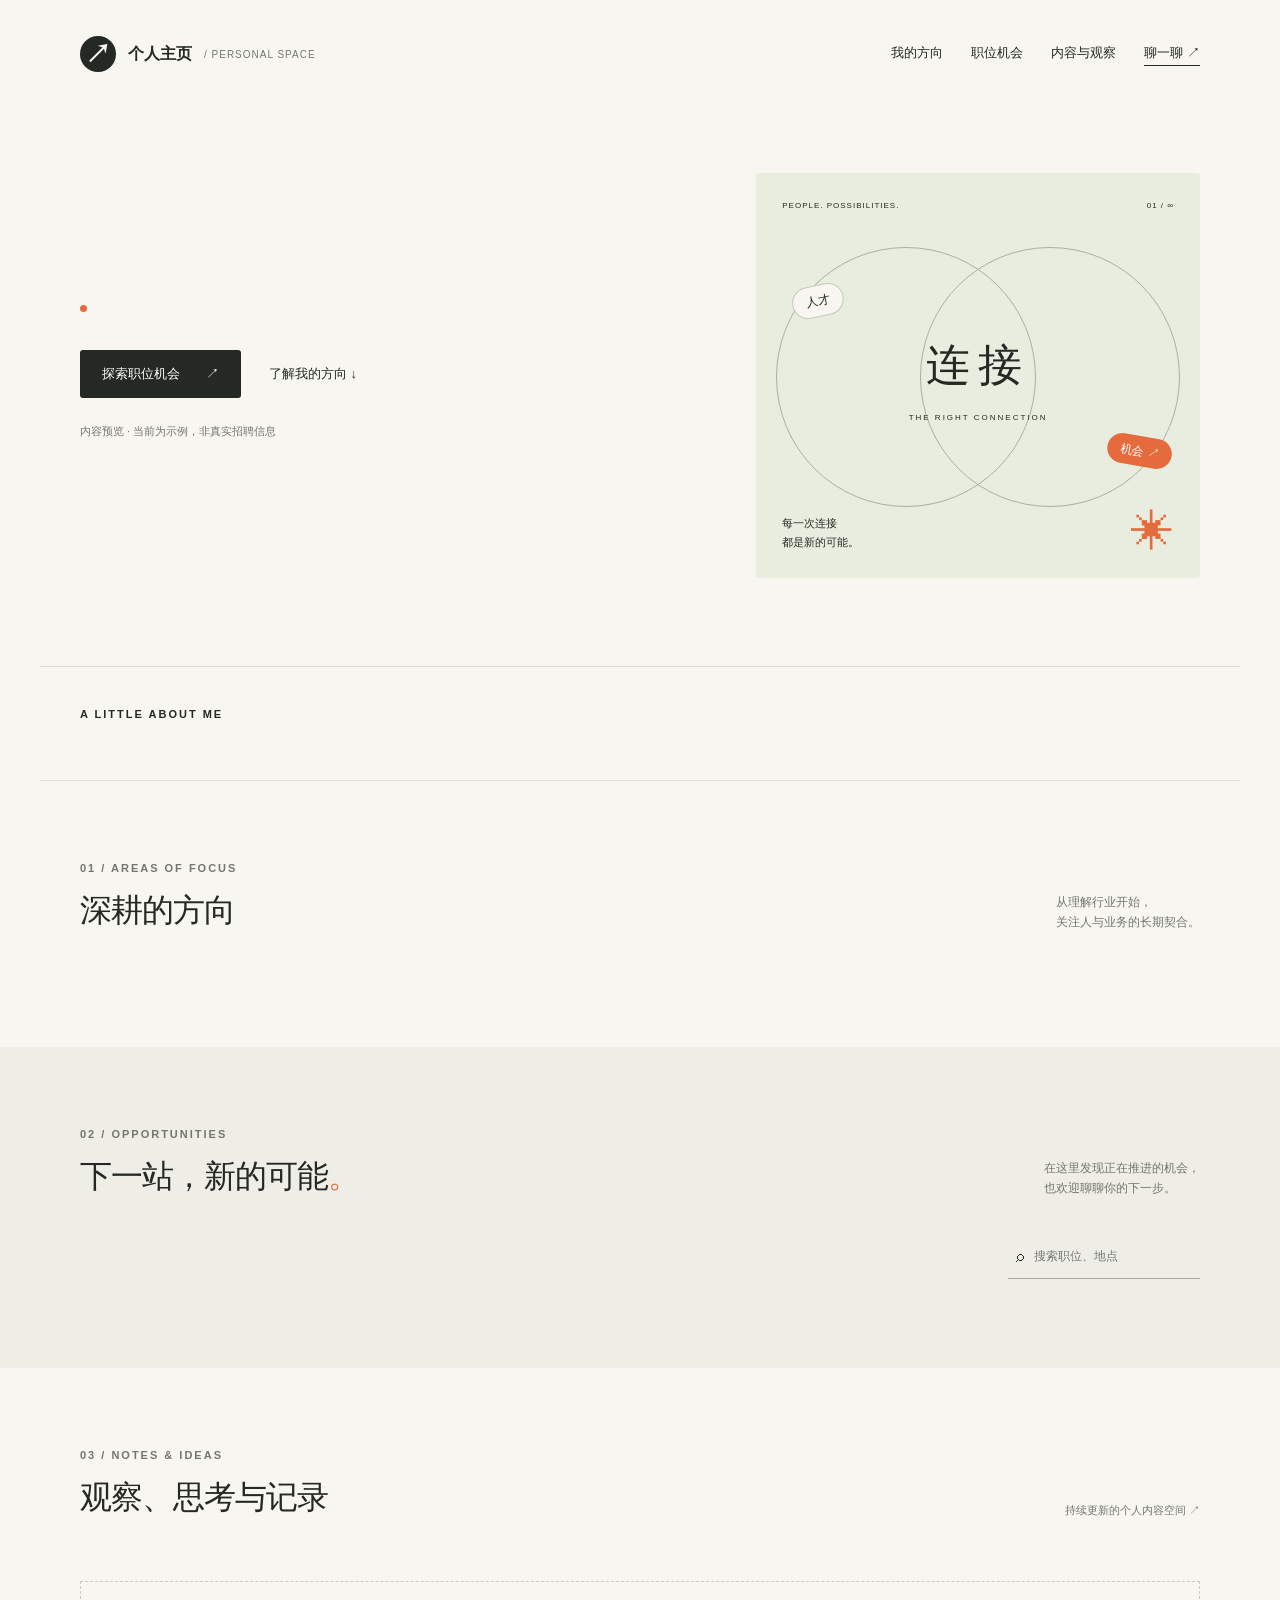
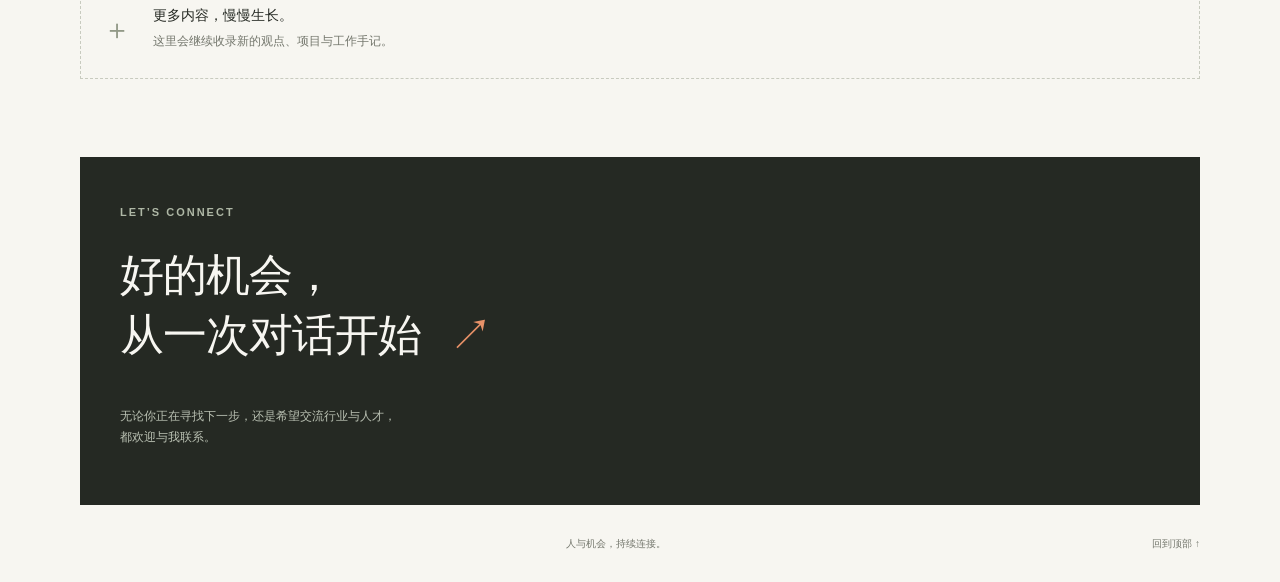
==== index.html @ 5c18dcb5 "Update index.html" ====
<!doctype html>
<html lang="zh-CN">
<head><meta charset="utf-8"><meta name="viewport" content="width=device-width,initial-scale=1"><meta name="description" content="个人专业方向、职位机会与行业观察。"><title>个人主页</title><style>:root{--paper:#f7f6f1;--ink:#252923;--muted:#74776d;--line:#dcded4;--orange:#e66b3c;--green:#e9eddf}*{box-sizing:border-box}html{scroll-behavior:smooth;scroll-padding-top:30px}body{margin:0;background:var(--paper);color:var(--ink);font-family:Arial,"PingFang SC","Microsoft YaHei",sans-serif;line-height:1.7}a{color:inherit;text-decoration:none}button,input{font:inherit}button,a,input{ -webkit-tap-highlight-color:transparent}button{cursor:pointer}a:focus-visible,button:focus-visible,input:focus-visible{outline:3px solid var(--orange);outline-offset:4px}.wrap{max-width:1200px;margin:auto;padding-left:40px;padding-right:40px}header{min-height:108px;display:flex;align-items:center;justify-content:space-between;gap:24px}.brand{display:flex;gap:12px;align-items:center;font-weight:700}.logo{font-size:26px;background:var(--ink);color:var(--paper);width:36px;height:36px;line-height:36px;text-align:center;border-radius:50%}.brand-note{font-size:10px;color:var(--muted);font-weight:400;letter-spacing:1px}nav{display:flex;gap:28px;font-size:13px}.nav-contact{border-bottom:1px solid var(--ink)}.hero{padding-top:65px;padding-bottom:88px;display:grid;grid-template-columns:1.4fr 1fr;gap:55px;align-items:center}.eyebrow{font-size:11px;letter-spacing:2px;font-weight:600;margin:0 0 24px}.dot{display:inline-block;width:7px;height:7px;background:var(--orange);border-radius:50%;margin-right:10px}h1{font-size:clamp(36px,4.5vw,59px);line-height:1.32;letter-spacing:-2px;font-weight:500;white-space:pre-line;margin:0 0 25px}.intro{font-size:14px;color:var(--muted);max-width:490px;line-height:1.95}.hero-actions{display:flex;align-items:center;gap:28px;margin-top:32px}.button{display:inline-flex;background:var(--ink);color:white;border:0;padding:13px 22px;gap:26px;font-size:13px;border-radius:3px}.button:hover{background:#444c3a}.text-link{font-size:13px}.demo{font-size:11px;color:var(--muted);margin-top:24px}.hero-art{height:405px;background:var(--green);position:relative;overflow:hidden;border-radius:3px}.art-top{display:flex;justify-content:space-between;font-size:8px;letter-spacing:1px;padding:26px}.orbit{width:260px;height:260px;border:1px solid #a6b29b;border-radius:50%;position:absolute;top:74px}.orbit-one{left:20px}.orbit-two{right:20px}.art-center{position:absolute;inset:155px 0 auto;text-align:center;font-size:44px;letter-spacing:8px}.art-center span{display:block;font-size:8px;letter-spacing:2px;margin-top:8px}.art-tag{position:absolute;padding:5px 13px;font-size:12px;background:var(--paper);border:1px solid #c3cbb7;border-radius:30px}.tag-one{left:36px;top:112px;transform:rotate(-12deg)}.tag-two{right:28px;bottom:112px;background:var(--orange);color:white;border:0;transform:rotate(10deg)}.art-bottom{position:absolute;bottom:24px;left:26px;right:26px;font-size:11px;display:flex;justify-content:space-between;align-items:center}.art-bottom span{font-size:43px;color:var(--orange);line-height:1}.about{display:grid;grid-template-columns:1fr 2fr;gap:60px;padding-top:30px;padding-bottom:32px;border-top:1px solid var(--line);border-bottom:1px solid var(--line)}.about .eyebrow{margin-top:8px}.about p:last-child{margin:0;max-width:680px;font-size:17px;line-height:1.9}.section{padding-top:78px;padding-bottom:78px}.section-title{display:flex;justify-content:space-between;gap:20px;align-items:end;margin-bottom:36px}.section-title .eyebrow{color:var(--muted);margin-bottom:12px}h2{font-size:32px;line-height:1.35;font-weight:500;letter-spacing:-1px;margin:0}.section-title>p{font-size:12px;color:var(--muted);margin:0}.direction-grid{display:grid;grid-template-columns:repeat(3,1fr);gap:30px}.direction{border-top:2px solid var(--ink);padding-top:22px}.direction .number{color:var(--orange);font-size:12px}.direction h3{font-size:22px;font-weight:500;margin:20px 0 2px}.english{font-size:9px;letter-spacing:1.5px;color:var(--muted)}.direction p{font-size:13px;color:var(--muted);margin:20px 0;min-height:66px}.tag{font-size:10px;border:1px solid var(--line);border-radius:30px;padding:4px 10px;margin-right:6px;display:inline-block}.jobs-section{background:#eeeee7}.accent{color:var(--orange)}.job-toolbar{display:flex;justify-content:space-between;gap:20px;align-items:center}.filters{display:flex;gap:8px;flex-wrap:wrap}.filter{border:1px solid #d7d9cd;background:transparent;padding:7px 15px;border-radius:25px;font-size:12px}.filter.active{background:var(--ink);color:white;border-color:var(--ink)}.search{display:flex;align-items:center;gap:8px;border-bottom:1px solid #a8ad9f;padding:8px}.search input{width:160px;background:none;border:0;font-size:12px;padding:2px;min-width:0}.small{font-size:11px;color:var(--muted)}.job{border-top:1px solid #d4d7c9;padding:23px 0;display:grid;grid-template-columns:1.8fr 1fr auto;align-items:center;gap:20px}.job h3{font-size:19px;margin:0 0 6px;font-weight:500}.job p{font-size:11px;color:var(--muted);margin:0}.job-status{font-size:10px;color:#596246}.job-status:before{content:'●';font-size:7px;margin-right:6px}.job button{background:none;border:1px solid #c3c8b8;padding:8px 14px;font-size:11px}.job:last-child{border-bottom:1px solid #d4d7c9}.post-grid{display:grid;grid-template-columns:repeat(2,1fr);gap:32px}.post{padding:26px 0;border-top:1px solid var(--ink)}.post-meta{color:var(--orange);font-size:10px;letter-spacing:1px}.post h3{font-size:23px;font-weight:500;margin:18px 0 12px}.post p{font-size:13px;color:var(--muted)}.post button,.post a{font-size:12px;background:none;border:0;padding:0;border-bottom:1px solid #b5b9a9}.future{border:1px dashed #c8cbbf;padding:22px;display:flex;gap:22px;align-items:center;margin-top:25px}.future>span{font-size:28px;color:#929987}.future h3{font-size:14px;margin:0;font-weight:500}.future p{font-size:12px;color:var(--muted);margin:4px 0}.contact{background:var(--ink);color:var(--paper);padding-top:46px;padding-bottom:46px;max-width:1120px}.contact .eyebrow{color:#afb8a6}.contact h2{font-size:44px}.contact h2 span{color:#e79168;padding-left:28px}.contact-bottom{display:flex;justify-content:space-between;align-items:center;gap:25px;margin-top:30px}.contact-bottom p{font-size:12px;color:#bac1b3}.contact a{display:inline-block;border-bottom:1px solid #afb8a6;padding:8px 0;margin-right:20px;font-size:13px}.contact .pending{font-size:12px;color:#c6ccbf}footer{padding-top:30px;padding-bottom:30px;display:flex;justify-content:space-between;gap:15px;font-size:10px;color:var(--muted)}dialog{border:1px solid var(--line);border-radius:8px;background:var(--paper);color:var(--ink);max-width:620px;width:calc(100% - 32px);padding:40px;max-height:85vh}dialog::backdrop{background:#20271dcc;backdrop-filter:blur(3px)}dialog h2{font-size:26px;padding-right:15px}dialog p,dialog li{font-size:14px;white-space:pre-line}dialog .eyebrow{color:var(--orange)}.close{position:absolute;right:13px;top:9px;border:0;background:none;font-size:28px}.skip{position:fixed;left:12px;top:-100px;background:white;padding:12px;z-index:10}.skip:focus{top:12px}.empty{padding:30px 0;color:var(--muted);font-size:14px}@media(max-width:800px){.wrap{padding-left:24px;padding-right:24px}header{padding-top:20px;padding-bottom:20px;flex-wrap:wrap;min-height:0}.brand-note{display:none}nav{gap:18px;font-size:12px;flex-wrap:wrap}.hero{grid-template-columns:1fr;gap:35px;padding-top:40px;padding-bottom:45px}.hero-art{height:320px}.orbit{top:34px;left:calc(50% - 165px);width:240px;height:240px}.orbit-two{left:calc(50% - 75px)}.art-center{top:116px}.tag-one{top:75px}.tag-two{bottom:70px}.about{grid-template-columns:1fr;gap:5px}.about p:last-child{font-size:15px}.section{padding-top:48px;padding-bottom:48px}.direction-grid{grid-template-columns:1fr;gap:24px}.direction p{min-height:0}.section-title{align-items:start;flex-direction:column}h2{font-size:28px}.job-toolbar{align-items:stretch;flex-direction:column}.search input{width:100%}.job{grid-template-columns:1fr auto;gap:10px}.job-status{grid-column:1;grid-row:2}.job button{grid-column:2;grid-row:1/3}.job h3{font-size:17px}.post-grid{grid-template-columns:1fr;gap:5px}.contact{margin:0 16px;padding:30px 24px}.contact h2{font-size:34px}.contact-bottom{align-items:start;flex-direction:column;gap:12px}footer{flex-wrap:wrap}.hero-actions{gap:16px}.button{padding:12px 16px}.intro{font-size:13px}}@media(prefers-reduced-motion:reduce){html{scroll-behavior:auto}}
</style></head>
<body>
<a class="skip" href="#main">跳至正文</a>
<header class="wrap"><a class="brand" href="#" aria-label="回到首页"><span class="logo">↗</span><span id="name">个人主页</span><span class="brand-note">/ PERSONAL SPACE</span></a><nav aria-label="主导航"><a href="#focus">我的方向</a><a href="#opportunities">职位机会</a><a href="#notes">内容与观察</a><a class="nav-contact" href="#contact">聊一聊 ↗</a></nav></header>
<main id="main">
<section class="hero wrap"><div class="hero-main"><p class="eyebrow"><span class="dot"></span><span id="role"></span></p><h1 id="headline"></h1><p id="intro" class="intro"></p><div class="hero-actions"><a class="button" href="#opportunities">探索职位机会 <span>↗</span></a><a class="text-link" href="#focus">了解我的方向 ↓</a></div><p id="demo-note" class="demo">内容预览 · 当前为示例，非真实招聘信息</p></div><aside class="hero-art" aria-label="连接人与机会"><div class="art-top">PEOPLE. POSSIBILITIES.<span>01 / ∞</span></div><div class="orbit orbit-one"></div><div class="orbit orbit-two"></div><div class="art-center">连接<span>THE RIGHT CONNECTION</span></div><span class="art-tag tag-one">人才</span><span class="art-tag tag-two">机会 ↗</span><div class="art-bottom">每一次连接<br>都是新的可能。<span>✳</span></div></aside></section>
<section class="about wrap"><span class="eyebrow">A LITTLE ABOUT ME</span><p id="about"></p></section>
<section id="focus" class="section wrap"><div class="section-title"><div><p class="eyebrow">01 / AREAS OF FOCUS</p><h2>深耕的方向</h2></div><p>从理解行业开始，<br>关注人与业务的长期契合。</p></div><div id="directions" class="direction-grid"></div></section>
<section id="opportunities" class="jobs-section"><div class="wrap section"><div class="section-title"><div><p class="eyebrow">02 / OPPORTUNITIES</p><h2>下一站，新的可能<span class="accent">。</span></h2></div><p>在这里发现正在推进的机会，<br>也欢迎聊聊你的下一步。</p></div><div class="job-toolbar"><div id="filters" class="filters" role="group" aria-label="职位方向筛选"></div><label class="search"><span>⌕</span><input id="search" type="search" placeholder="搜索职位、地点" aria-label="搜索职位、地点"></label></div><p id="job-count" class="small" aria-live="polite"></p><div id="jobs"></div></div></section>
<section id="notes" class="section wrap"><div class="section-title"><div><p class="eyebrow">03 / NOTES & IDEAS</p><h2>观察、思考与记录</h2></div><span class="small">持续更新的个人内容空间 ↗</span></div><div id="posts" class="post-grid"></div><div class="future"><span>＋</span><div><h3>更多内容，慢慢生长。</h3><p>这里会继续收录新的观点、项目与工作手记。</p></div></div></section>
<section id="contact" class="contact wrap"><p class="eyebrow">LET’S CONNECT</p><h2>好的机会，<br>从一次对话开始<span>↗</span></h2><div class="contact-bottom"><p>无论你正在寻找下一步，还是希望交流行业与人才，<br>都欢迎与我联系。</p><div id="contact-links"></div></div></section>
</main><footer class="wrap"><span id="copyright"></span><span>人与机会，持续连接。</span><a href="#">回到顶部 ↑</a></footer>
<dialog id="detail"><button id="close-dialog" class="close" aria-label="关闭详情">×</button><div id="detail-content"></div></dialog>
<script>// 日常更新修改本文件。新增职位复制 jobs 中的一项；新增文章参考 README.md。
window.SITE_CONTENT = {
  "name": "James Zhang",
  "role": "猎头 · AI & ROBOTICS",
  "headline": "连接前沿技术，\n与创造未来的人。",
  "intro": "专注人工智能与机器人领域的人才招聘。 关注研究、工程与技术管理人才的长期发展。",
  "about": "你好，我是 James，一名关注 AI 与具身智能领域的猎头。Wechat：18874489166.\n我的工作主要围绕大模型、世界模型、3D 生成和机器人展开，连接研究、工程与技术管理人才和相关团队。\n我希望了解你正在做的事情，也关注你下一步想解决什么问题。除了具体职位，也欢迎交流技术方向、团队选择和职业发展。",
  "email": "james.zhang@1479@gmail.com",
  "wechat": "18874489166",
  "linkedin": "https://www.linkedin.com/in/james-zhang-35101916b/",
  "github": "https://github.com/headhunterJames123",
  "demo": false,
  "directions": [
    {
      "title": "robotics starup 公司",
      "english": "上海/北京/合肥",
      "description": "种子轮，融资几十亿，ceo是工业界高管+谷歌学术引用50万+，学术大牛，最高可以给到联创",
      "roles": [
        "ai infra负责人",
        "多模态负责人",
        "sim负责人、evals负责人，pre-training负责人"
      ],
      "keywords": "Pre-training / Post-training / Multimodal",
      "tags": [
        "ai infra负责人",
        "多模态负责人",
        "sim负责人、evals负责人，pre-training负责人"
      ]
    },
    {
      "title": "D轮Ai Infra公司",
      "english": 北美/新加坡",
      "description": "推理加速领头羊公司，ARR10亿美金+，估值300亿美金",
      "roles": [
        "post-training/RL",
        "Performance Optimization",
      ],
      "keywords": "Video Generation / Interactive Models / Physical AI",
      "tags": [
        "post-training/RL",
        "Performance Optimization",
      ]
    },
  {
      "title": "模型1号位（保密职位）",
      "english": "中国/美国",
      "description": "模型1号位：500-2000万美金",
      "roles": [
        "前沿研究",
        "把控方向",
        "资源配置",
      ],
      "keywords": "3D Generative AI / Geometry / Rendering",
      "tags": [
        "1号位",
        "leadership",
        "挑战与机遇",
      ]
    },
    {
      "title": "具身智能与机器人",
      "english": "Embodied AI & Robotics",
      "description": "关注机器人模型、感知与控制，以及把研究转化为真实系统的软硬件团队。",
      "roles": [
        "具身模型研究员",
        "机器人系统工程师",
        "硬件研发负责人"
      ],
      "keywords": "VLA / Robot Learning / Hardware",
      "tags": [
        "具身模型研究员",
        "机器人系统工程师",
        "硬件研发负责人"
      ]
    },
    {
      "title": "机器学习系统与基础设施",
      "english": "ML Systems & Infrastructure",
      "description": "关注大规模训练、高效推理、GPU 性能优化，以及模型研发所需的数据基础设施。",
      "roles": [
        "ML Systems 工程师",
        "训练与推理优化工程师",
        "数据基础设施工程师"
      ],
      "keywords": "Distributed Training / Inference / GPU / Data",
      "tags": [
        "ML Systems 工程师",
        "训练与推理优化工程师",
        "数据基础设施工程师"
      ]
    }
  ],
  "jobs": [
    {
      "title": "基模研究员",
      "category": "大模型与多模态",
      "location": "地点待沟通",
      "type": "",
      "status": "长期关注",
      "summary": "关注基模训练、多模态理解与生成，以及支撑模型迭代的算法研究。 这是长期关注的岗位方向，具体在招职位、团队背景和要求以进一步沟通为准。",
      "requirements": [],
      "url": ""
    },
    {
      "title": "多模态算法工程师",
      "category": "大模型与多模态",
      "location": "地点待沟通",
      "type": "",
      "status": "长期关注",
      "summary": "关注基模训练、多模态理解与生成，以及支撑模型迭代的算法研究。 这是长期关注的岗位方向，具体在招职位、团队背景和要求以进一步沟通为准。",
      "requirements": [],
      "url": ""
    },
    {
      "title": "模型方向负责人",
      "category": "大模型与多模态",
      "location": "地点待沟通",
      "type": "",
      "status": "长期关注",
      "summary": "关注基模训练、多模态理解与生成，以及支撑模型迭代的算法研究。 这是长期关注的岗位方向，具体在招职位、团队背景和要求以进一步沟通为准。",
      "requirements": [],
      "url": ""
    },
    {
      "title": "世界模型研究员",
      "category": "世界模型与视频生成",
      "location": "地点待沟通",
      "type": "",
      "status": "长期关注",
      "summary": "关注视频生成、时空建模、交互式生成，以及面向物理世界的预测与学习。 这是长期关注的岗位方向，具体在招职位、团队背景和要求以进一步沟通为准。",
      "requirements": [],
      "url": ""
    },
    {
      "title": "视频生成算法工程师",
      "category": "世界模型与视频生成",
      "location": "地点待沟通",
      "type": "",
      "status": "长期关注",
      "summary": "关注视频生成、时空建模、交互式生成，以及面向物理世界的预测与学习。 这是长期关注的岗位方向，具体在招职位、团队背景和要求以进一步沟通为准。",
      "requirements": [],
      "url": ""
    },
    {
      "title": "研究负责人",
      "category": "世界模型与视频生成",
      "location": "地点待沟通",
      "type": "",
      "status": "长期关注",
      "summary": "关注视频生成、时空建模、交互式生成，以及面向物理世界的预测与学习。 这是长期关注的岗位方向，具体在招职位、团队背景和要求以进一步沟通为准。",
      "requirements": [],
      "url": ""
    },
    {
      "title": "3D 生成研究员",
      "category": "3D 生成与图形学",
      "location": "地点待沟通",
      "type": "",
      "status": "长期关注",
      "summary": "关注 3D 资产生成、几何与纹理建模，以及图形学和生成模型的结合。 这是长期关注的岗位方向，具体在招职位、团队背景和要求以进一步沟通为准。",
      "requirements": [],
      "url": ""
    },
    {
      "title": "图形学研究员",
      "category": "3D 生成与图形学",
      "location": "地点待沟通",
      "type": "",
      "status": "长期关注",
      "summary": "关注 3D 资产生成、几何与纹理建模，以及图形学和生成模型的结合。 这是长期关注的岗位方向，具体在招职位、团队背景和要求以进一步沟通为准。",
      "requirements": [],
      "url": ""
    },
    {
      "title": "机器学习算法工程师",
      "category": "3D 生成与图形学",
      "location": "地点待沟通",
      "type": "",
      "status": "长期关注",
      "summary": "关注 3D 资产生成、几何与纹理建模，以及图形学和生成模型的结合。 这是长期关注的岗位方向，具体在招职位、团队背景和要求以进一步沟通为准。",
      "requirements": [],
      "url": ""
    },
    {
      "title": "具身模型研究员",
      "category": "具身智能与机器人",
      "location": "地点待沟通",
      "type": "",
      "status": "长期关注",
      "summary": "关注机器人模型、感知与控制，以及把研究转化为真实系统的软硬件团队。 这是长期关注的岗位方向，具体在招职位、团队背景和要求以进一步沟通为准。",
      "requirements": [],
      "url": ""
    },
    {
      "title": "机器人系统工程师",
      "category": "具身智能与机器人",
      "location": "地点待沟通",
      "type": "",
      "status": "长期关注",
      "summary": "关注机器人模型、感知与控制，以及把研究转化为真实系统的软硬件团队。 这是长期关注的岗位方向，具体在招职位、团队背景和要求以进一步沟通为准。",
      "requirements": [],
      "url": ""
    },
    {
      "title": "硬件研发负责人",
      "category": "具身智能与机器人",
      "location": "地点待沟通",
      "type": "",
      "status": "长期关注",
      "summary": "关注机器人模型、感知与控制，以及把研究转化为真实系统的软硬件团队。 这是长期关注的岗位方向，具体在招职位、团队背景和要求以进一步沟通为准。",
      "requirements": [],
      "url": ""
    },
    {
      "title": "ML Systems 工程师",
      "category": "机器学习系统与基础设施",
      "location": "地点待沟通",
      "type": "",
      "status": "长期关注",
      "summary": "关注大规模训练、高效推理、GPU 性能优化，以及模型研发所需的数据基础设施。 这是长期关注的岗位方向，具体在招职位、团队背景和要求以进一步沟通为准。",
      "requirements": [],
      "url": ""
    },
    {
      "title": "训练与推理优化工程师",
      "category": "机器学习系统与基础设施",
      "location": "地点待沟通",
      "type": "",
      "status": "长期关注",
      "summary": "关注大规模训练、高效推理、GPU 性能优化，以及模型研发所需的数据基础设施。 这是长期关注的岗位方向，具体在招职位、团队背景和要求以进一步沟通为准。",
      "requirements": [],
      "url": ""
    },
    {
      "title": "数据基础设施工程师",
      "category": "机器学习系统与基础设施",
      "location": "地点待沟通",
      "type": "",
      "status": "长期关注",
      "summary": "关注大规模训练、高效推理、GPU 性能优化，以及模型研发所需的数据基础设施。 这是长期关注的岗位方向，具体在招职位、团队背景和要求以进一步沟通为准。",
      "requirements": [],
      "url": ""
    }
  ],
  "posts": []
};
</script><script>const data = window.SITE_CONTENT;
const $ = id => document.getElementById(id);
const el = (tag, text, cls) => { const n=document.createElement(tag); if(text != null)n.textContent=text;if(cls)n.className=cls;return n; };
const safeUrl = value => {try{const u=new URL(value);return ['https:','http:'].includes(u.protocol)?u.href:null;}catch{return null;}};
const link = (text,url,cls) => {const a=el('a',text,cls);a.href=url;return a;};
$('name').textContent=data.name;$('role').textContent=data.role;$('headline').textContent=data.headline;$('intro').textContent=data.intro;$('about').textContent=data.about;$('demo-note').hidden=!data.demo;document.title=data.name+' · AI 与机器人人才招聘';
document.querySelector('meta[name="description"]').content=data.intro;
$('copyright').textContent='© '+new Date().getFullYear()+' '+data.name;
data.directions.forEach((d,i)=>{const card=el('article',null,'direction');card.append(el('span',String(i+1).padStart(2,'0'),'number'),el('h3',d.title),el('div',d.english,'english'),el('p',d.description));const tags=el('div');d.tags.forEach(t=>tags.append(el('span',t,'tag')));card.append(tags);$('directions').append(card);});
const dialog=$('detail');let lastTrigger;
function showDetail(title,meta,body,requirements,url){lastTrigger=document.activeElement;const root=$('detail-content');root.replaceChildren(el('p',meta,'eyebrow'),el('h2',title),el('p',body));if(requirements?.length){const list=el('ul');requirements.forEach(r=>list.append(el('li',r)));root.append(list);}if(safeUrl(url))root.append(link('查看完整信息 ↗',safeUrl(url),'button'));else if(data.email){root.append(link('联系 James ↗','mailto:'+data.email+'?subject='+encodeURIComponent(title),'button'));}dialog.showModal();}
$('close-dialog').addEventListener('click',()=>dialog.close());dialog.addEventListener('close',()=>lastTrigger?.focus());dialog.addEventListener('click',e=>{const r=dialog.getBoundingClientRect();if(e.target===dialog&&(e.clientX<r.left||e.clientX>r.right||e.clientY<r.top||e.clientY>r.bottom))dialog.close();});
let category='全部';const categories=['全部',...new Set(data.jobs.map(j=>j.category))];
categories.forEach(c=>{const b=el('button',c,'filter'+(c===category?' active':''));b.setAttribute('aria-pressed',String(c===category));b.addEventListener('click',()=>{category=c;[...$('filters').children].forEach(x=>{x.classList.toggle('active',x===b);x.setAttribute('aria-pressed',String(x===b));});renderJobs();});$('filters').append(b);});
function renderJobs(){const query=$('search').value.trim().toLowerCase();const jobs=data.jobs.filter(j=>(category==='全部'||j.category===category)&&[j.title,j.location,j.category].join(' ').toLowerCase().includes(query));$('jobs').replaceChildren();$('job-count').textContent=jobs.length+' 个岗位方向 · 具体招聘状态以沟通为准';jobs.forEach(j=>{const row=el('article',null,'job');const info=el('div');info.append(el('h3',j.title),el('p',[j.category,j.location,j.type].filter(Boolean).join(' / ')));const b=el('button','了解岗位 ↗');b.setAttribute('aria-label','了解'+j.title);b.addEventListener('click',()=>showDetail(j.title,j.status+' / '+j.category,j.summary,j.requirements,j.url));row.append(info,el('span',j.status,'job-status'),b);$('jobs').append(row);});if(!jobs.length)$('jobs').append(el('p','暂时没有匹配的职位，试试其他关键词或方向。','empty'));}
$('search').addEventListener('input',renderJobs);renderJobs();
data.posts.forEach(p=>{const card=el('article',null,'post');card.append(el('div',[p.category,p.date].filter(Boolean).join(' / '),'post-meta'),el('h3',p.title),el('p',p.excerpt));if(safeUrl(p.url))card.append(link('阅读全文 ↗',safeUrl(p.url)));else{const b=el('button','阅读记录 ↗');b.addEventListener('click',()=>showDetail(p.title,p.category,p.body));card.append(b);}$('posts').append(card);});
if(!data.posts.length)$('posts').append(el('p','第一篇观察，正在酝酿。','empty'));
if(data.email)$('contact-links').append(link('邮件联系 ↗','mailto:'+data.email));if(safeUrl(data.linkedin))$('contact-links').append(link('LinkedIn ↗',safeUrl(data.linkedin)));if(safeUrl(data.github))$('contact-links').append(link('GitHub ↗',safeUrl(data.github)));if(data.wechat)$('contact-links').append(el('p','微信：'+data.wechat,'pending'));if(!data.email&&!data.linkedin&&!data.wechat)$('contact-links').append(el('p','更多联系方式待补充','pending'));
</script></body></html>
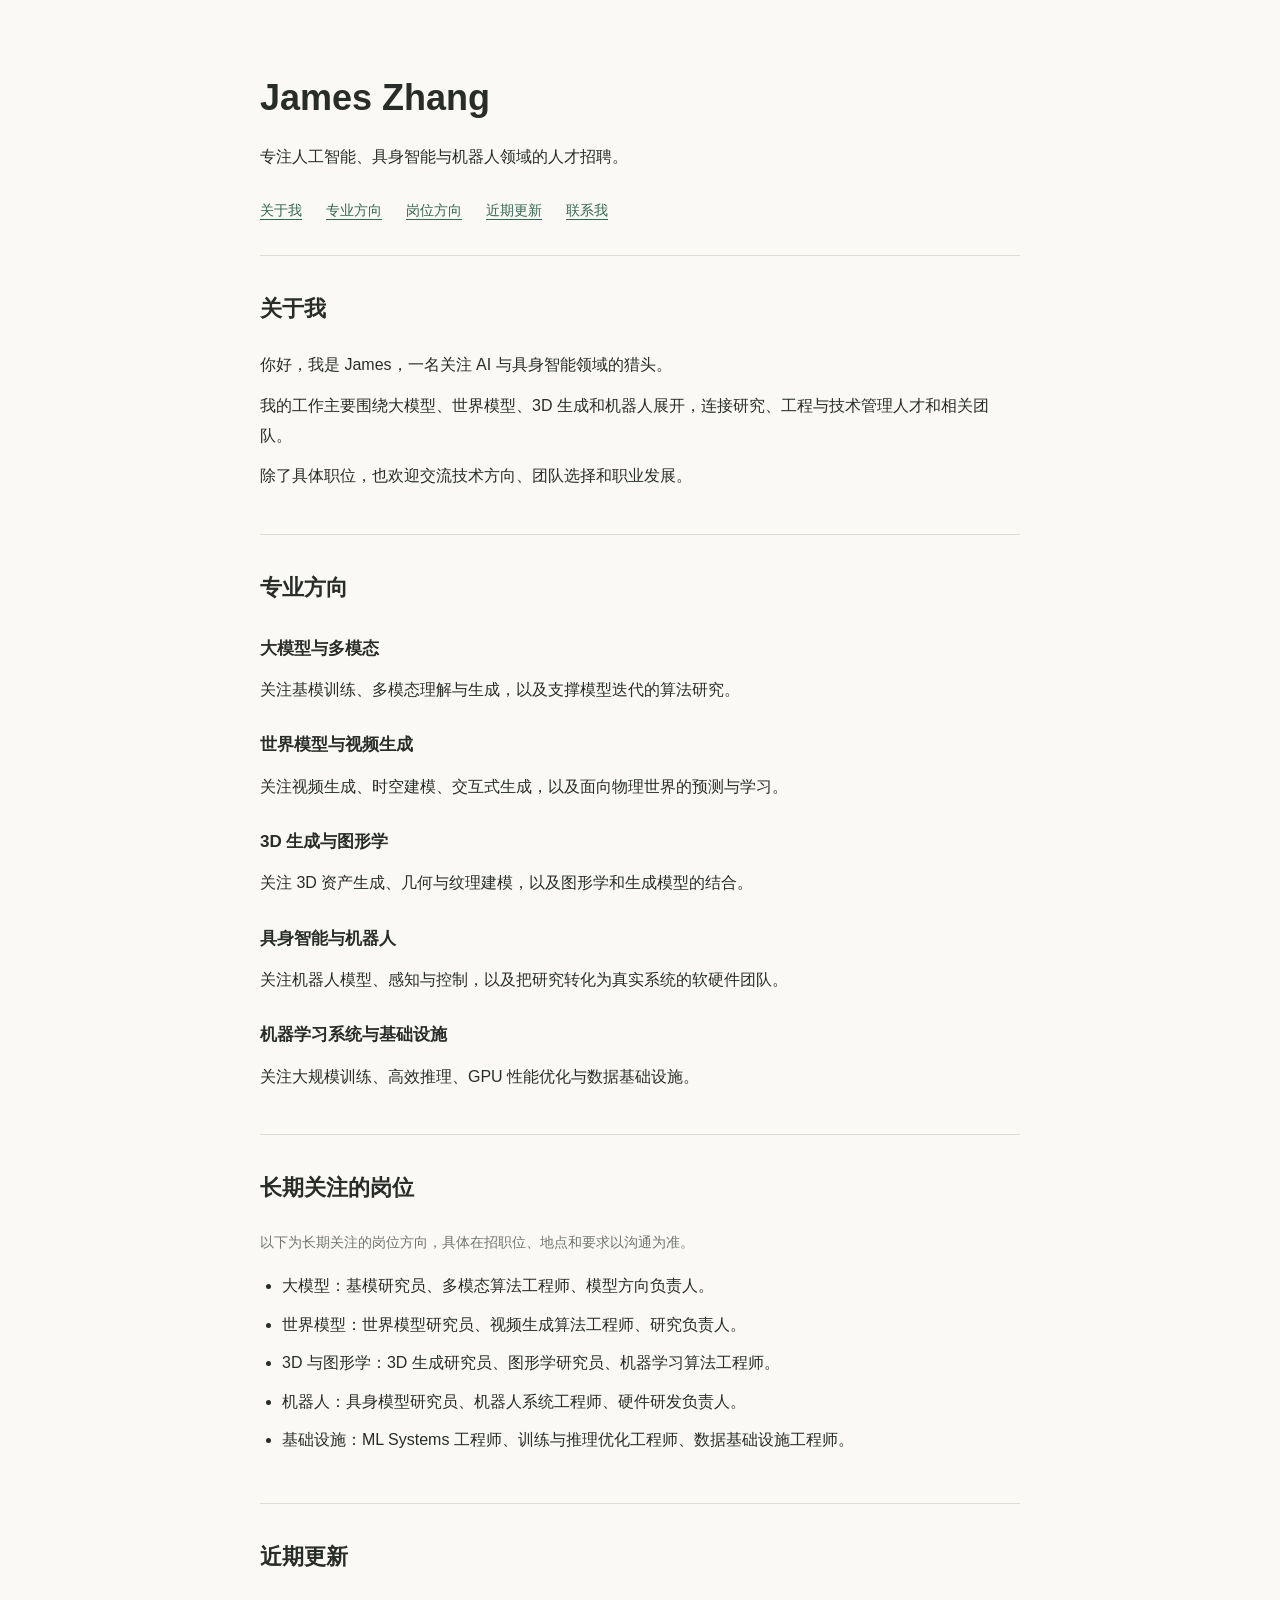
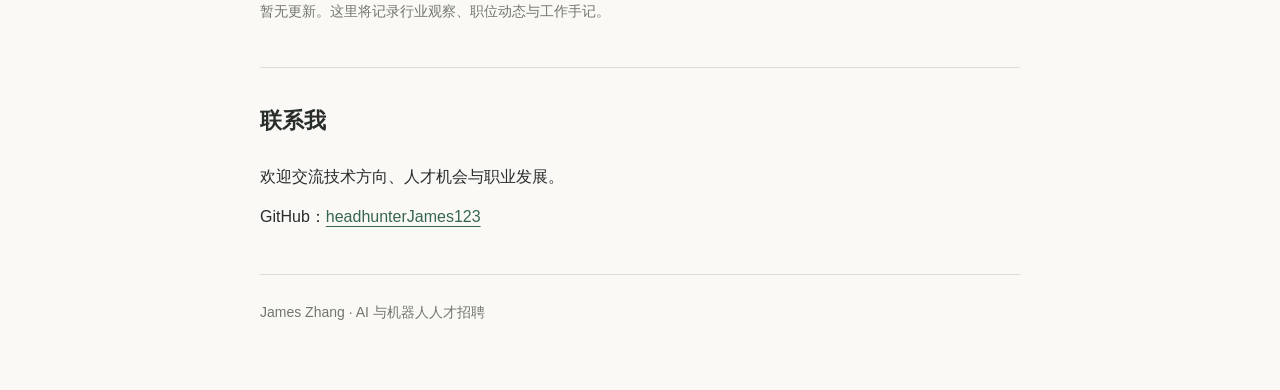
==== commit ec48a8a5: "Add files via upload" ====
--- a/index.html
+++ b/index.html
@@ -1,282 +1,107 @@
-<!doctype html>
-<html lang="zh-CN">
-<head><meta charset="utf-8"><meta name="viewport" content="width=device-width,initial-scale=1"><meta name="description" content="个人专业方向、职位机会与行业观察。"><title>个人主页</title><style>:root{--paper:#f7f6f1;--ink:#252923;--muted:#74776d;--line:#dcded4;--orange:#e66b3c;--green:#e9eddf}*{box-sizing:border-box}html{scroll-behavior:smooth;scroll-padding-top:30px}body{margin:0;background:var(--paper);color:var(--ink);font-family:Arial,"PingFang SC","Microsoft YaHei",sans-serif;line-height:1.7}a{color:inherit;text-decoration:none}button,input{font:inherit}button,a,input{ -webkit-tap-highlight-color:transparent}button{cursor:pointer}a:focus-visible,button:focus-visible,input:focus-visible{outline:3px solid var(--orange);outline-offset:4px}.wrap{max-width:1200px;margin:auto;padding-left:40px;padding-right:40px}header{min-height:108px;display:flex;align-items:center;justify-content:space-between;gap:24px}.brand{display:flex;gap:12px;align-items:center;font-weight:700}.logo{font-size:26px;background:var(--ink);color:var(--paper);width:36px;height:36px;line-height:36px;text-align:center;border-radius:50%}.brand-note{font-size:10px;color:var(--muted);font-weight:400;letter-spacing:1px}nav{display:flex;gap:28px;font-size:13px}.nav-contact{border-bottom:1px solid var(--ink)}.hero{padding-top:65px;padding-bottom:88px;display:grid;grid-template-columns:1.4fr 1fr;gap:55px;align-items:center}.eyebrow{font-size:11px;letter-spacing:2px;font-weight:600;margin:0 0 24px}.dot{display:inline-block;width:7px;height:7px;background:var(--orange);border-radius:50%;margin-right:10px}h1{font-size:clamp(36px,4.5vw,59px);line-height:1.32;letter-spacing:-2px;font-weight:500;white-space:pre-line;margin:0 0 25px}.intro{font-size:14px;color:var(--muted);max-width:490px;line-height:1.95}.hero-actions{display:flex;align-items:center;gap:28px;margin-top:32px}.button{display:inline-flex;background:var(--ink);color:white;border:0;padding:13px 22px;gap:26px;font-size:13px;border-radius:3px}.button:hover{background:#444c3a}.text-link{font-size:13px}.demo{font-size:11px;color:var(--muted);margin-top:24px}.hero-art{height:405px;background:var(--green);position:relative;overflow:hidden;border-radius:3px}.art-top{display:flex;justify-content:space-between;font-size:8px;letter-spacing:1px;padding:26px}.orbit{width:260px;height:260px;border:1px solid #a6b29b;border-radius:50%;position:absolute;top:74px}.orbit-one{left:20px}.orbit-two{right:20px}.art-center{position:absolute;inset:155px 0 auto;text-align:center;font-size:44px;letter-spacing:8px}.art-center span{display:block;font-size:8px;letter-spacing:2px;margin-top:8px}.art-tag{position:absolute;padding:5px 13px;font-size:12px;background:var(--paper);border:1px solid #c3cbb7;border-radius:30px}.tag-one{left:36px;top:112px;transform:rotate(-12deg)}.tag-two{right:28px;bottom:112px;background:var(--orange);color:white;border:0;transform:rotate(10deg)}.art-bottom{position:absolute;bottom:24px;left:26px;right:26px;font-size:11px;display:flex;justify-content:space-between;align-items:center}.art-bottom span{font-size:43px;color:var(--orange);line-height:1}.about{display:grid;grid-template-columns:1fr 2fr;gap:60px;padding-top:30px;padding-bottom:32px;border-top:1px solid var(--line);border-bottom:1px solid var(--line)}.about .eyebrow{margin-top:8px}.about p:last-child{margin:0;max-width:680px;font-size:17px;line-height:1.9}.section{padding-top:78px;padding-bottom:78px}.section-title{display:flex;justify-content:space-between;gap:20px;align-items:end;margin-bottom:36px}.section-title .eyebrow{color:var(--muted);margin-bottom:12px}h2{font-size:32px;line-height:1.35;font-weight:500;letter-spacing:-1px;margin:0}.section-title>p{font-size:12px;color:var(--muted);margin:0}.direction-grid{display:grid;grid-template-columns:repeat(3,1fr);gap:30px}.direction{border-top:2px solid var(--ink);padding-top:22px}.direction .number{color:var(--orange);font-size:12px}.direction h3{font-size:22px;font-weight:500;margin:20px 0 2px}.english{font-size:9px;letter-spacing:1.5px;color:var(--muted)}.direction p{font-size:13px;color:var(--muted);margin:20px 0;min-height:66px}.tag{font-size:10px;border:1px solid var(--line);border-radius:30px;padding:4px 10px;margin-right:6px;display:inline-block}.jobs-section{background:#eeeee7}.accent{color:var(--orange)}.job-toolbar{display:flex;justify-content:space-between;gap:20px;align-items:center}.filters{display:flex;gap:8px;flex-wrap:wrap}.filter{border:1px solid #d7d9cd;background:transparent;padding:7px 15px;border-radius:25px;font-size:12px}.filter.active{background:var(--ink);color:white;border-color:var(--ink)}.search{display:flex;align-items:center;gap:8px;border-bottom:1px solid #a8ad9f;padding:8px}.search input{width:160px;background:none;border:0;font-size:12px;padding:2px;min-width:0}.small{font-size:11px;color:var(--muted)}.job{border-top:1px solid #d4d7c9;padding:23px 0;display:grid;grid-template-columns:1.8fr 1fr auto;align-items:center;gap:20px}.job h3{font-size:19px;margin:0 0 6px;font-weight:500}.job p{font-size:11px;color:var(--muted);margin:0}.job-status{font-size:10px;color:#596246}.job-status:before{content:'●';font-size:7px;margin-right:6px}.job button{background:none;border:1px solid #c3c8b8;padding:8px 14px;font-size:11px}.job:last-child{border-bottom:1px solid #d4d7c9}.post-grid{display:grid;grid-template-columns:repeat(2,1fr);gap:32px}.post{padding:26px 0;border-top:1px solid var(--ink)}.post-meta{color:var(--orange);font-size:10px;letter-spacing:1px}.post h3{font-size:23px;font-weight:500;margin:18px 0 12px}.post p{font-size:13px;color:var(--muted)}.post button,.post a{font-size:12px;background:none;border:0;padding:0;border-bottom:1px solid #b5b9a9}.future{border:1px dashed #c8cbbf;padding:22px;display:flex;gap:22px;align-items:center;margin-top:25px}.future>span{font-size:28px;color:#929987}.future h3{font-size:14px;margin:0;font-weight:500}.future p{font-size:12px;color:var(--muted);margin:4px 0}.contact{background:var(--ink);color:var(--paper);padding-top:46px;padding-bottom:46px;max-width:1120px}.contact .eyebrow{color:#afb8a6}.contact h2{font-size:44px}.contact h2 span{color:#e79168;padding-left:28px}.contact-bottom{display:flex;justify-content:space-between;align-items:center;gap:25px;margin-top:30px}.contact-bottom p{font-size:12px;color:#bac1b3}.contact a{display:inline-block;border-bottom:1px solid #afb8a6;padding:8px 0;margin-right:20px;font-size:13px}.contact .pending{font-size:12px;color:#c6ccbf}footer{padding-top:30px;padding-bottom:30px;display:flex;justify-content:space-between;gap:15px;font-size:10px;color:var(--muted)}dialog{border:1px solid var(--line);border-radius:8px;background:var(--paper);color:var(--ink);max-width:620px;width:calc(100% - 32px);padding:40px;max-height:85vh}dialog::backdrop{background:#20271dcc;backdrop-filter:blur(3px)}dialog h2{font-size:26px;padding-right:15px}dialog p,dialog li{font-size:14px;white-space:pre-line}dialog .eyebrow{color:var(--orange)}.close{position:absolute;right:13px;top:9px;border:0;background:none;font-size:28px}.skip{position:fixed;left:12px;top:-100px;background:white;padding:12px;z-index:10}.skip:focus{top:12px}.empty{padding:30px 0;color:var(--muted);font-size:14px}@media(max-width:800px){.wrap{padding-left:24px;padding-right:24px}header{padding-top:20px;padding-bottom:20px;flex-wrap:wrap;min-height:0}.brand-note{display:none}nav{gap:18px;font-size:12px;flex-wrap:wrap}.hero{grid-template-columns:1fr;gap:35px;padding-top:40px;padding-bottom:45px}.hero-art{height:320px}.orbit{top:34px;left:calc(50% - 165px);width:240px;height:240px}.orbit-two{left:calc(50% - 75px)}.art-center{top:116px}.tag-one{top:75px}.tag-two{bottom:70px}.about{grid-template-columns:1fr;gap:5px}.about p:last-child{font-size:15px}.section{padding-top:48px;padding-bottom:48px}.direction-grid{grid-template-columns:1fr;gap:24px}.direction p{min-height:0}.section-title{align-items:start;flex-direction:column}h2{font-size:28px}.job-toolbar{align-items:stretch;flex-direction:column}.search input{width:100%}.job{grid-template-columns:1fr auto;gap:10px}.job-status{grid-column:1;grid-row:2}.job button{grid-column:2;grid-row:1/3}.job h3{font-size:17px}.post-grid{grid-template-columns:1fr;gap:5px}.contact{margin:0 16px;padding:30px 24px}.contact h2{font-size:34px}.contact-bottom{align-items:start;flex-direction:column;gap:12px}footer{flex-wrap:wrap}.hero-actions{gap:16px}.button{padding:12px 16px}.intro{font-size:13px}}@media(prefers-reduced-motion:reduce){html{scroll-behavior:auto}}
-</style></head>
+<!DOCTYPE html>
+<!-- saved from url=(0086)file:///Users/jameszhang/Documents/Codex/2026-09-29/dak/outputs/simple-site/index.html -->
+<html lang="zh-CN"><head><meta http-equiv="Content-Type" content="text/html; charset=UTF-8">
+  
+  <meta name="viewport" content="width=device-width, initial-scale=1">
+  <meta name="description" content="James Zhang，专注人工智能、具身智能与机器人领域的人才招聘。">
+  <title>James Zhang｜AI 与机器人人才招聘</title>
+  <style>
+    body { margin: 0; background: #faf9f6; color: #292d2a; font-family: Arial, "PingFang SC", "Microsoft YaHei", sans-serif; line-height: 1.9; }
+    main { max-width: 760px; margin: auto; padding: 64px 24px; }
+    header { padding-bottom: 32px; }
+    h1 { margin: 0; font-size: 36px; font-weight: 600; }
+    h2 { margin: 0 0 20px; font-size: 22px; }
+    h3 { margin: 24px 0 8px; font-size: 17px; }
+    p { margin: 10px 0; }
+    section { border-top: 1px solid #dddcd5; padding: 32px 0; }
+    a { color: #366651; text-underline-offset: 4px; }
+    a:focus-visible { outline: 2px solid #366651; outline-offset: 4px; }
+    nav { margin-top: 24px; display: flex; flex-wrap: wrap; gap: 10px 24px; font-size: 14px; }
+    ul { padding-left: 22px; }
+    li { margin: 8px 0; }
+    .note, footer { color: #72766f; font-size: 14px; }
+    footer { border-top: 1px solid #dddcd5; padding-top: 24px; }
+    @media (max-width: 600px) { main { padding-top: 36px; } h1 { font-size: 30px; } }
+  </style>
+</head>
 <body>
-<a class="skip" href="#main">跳至正文</a>
-<header class="wrap"><a class="brand" href="#" aria-label="回到首页"><span class="logo">↗</span><span id="name">个人主页</span><span class="brand-note">/ PERSONAL SPACE</span></a><nav aria-label="主导航"><a href="#focus">我的方向</a><a href="#opportunities">职位机会</a><a href="#notes">内容与观察</a><a class="nav-contact" href="#contact">聊一聊 ↗</a></nav></header>
-<main id="main">
-<section class="hero wrap"><div class="hero-main"><p class="eyebrow"><span class="dot"></span><span id="role"></span></p><h1 id="headline"></h1><p id="intro" class="intro"></p><div class="hero-actions"><a class="button" href="#opportunities">探索职位机会 <span>↗</span></a><a class="text-link" href="#focus">了解我的方向 ↓</a></div><p id="demo-note" class="demo">内容预览 · 当前为示例，非真实招聘信息</p></div><aside class="hero-art" aria-label="连接人与机会"><div class="art-top">PEOPLE. POSSIBILITIES.<span>01 / ∞</span></div><div class="orbit orbit-one"></div><div class="orbit orbit-two"></div><div class="art-center">连接<span>THE RIGHT CONNECTION</span></div><span class="art-tag tag-one">人才</span><span class="art-tag tag-two">机会 ↗</span><div class="art-bottom">每一次连接<br>都是新的可能。<span>✳</span></div></aside></section>
-<section class="about wrap"><span class="eyebrow">A LITTLE ABOUT ME</span><p id="about"></p></section>
-<section id="focus" class="section wrap"><div class="section-title"><div><p class="eyebrow">01 / AREAS OF FOCUS</p><h2>深耕的方向</h2></div><p>从理解行业开始，<br>关注人与业务的长期契合。</p></div><div id="directions" class="direction-grid"></div></section>
-<section id="opportunities" class="jobs-section"><div class="wrap section"><div class="section-title"><div><p class="eyebrow">02 / OPPORTUNITIES</p><h2>下一站，新的可能<span class="accent">。</span></h2></div><p>在这里发现正在推进的机会，<br>也欢迎聊聊你的下一步。</p></div><div class="job-toolbar"><div id="filters" class="filters" role="group" aria-label="职位方向筛选"></div><label class="search"><span>⌕</span><input id="search" type="search" placeholder="搜索职位、地点" aria-label="搜索职位、地点"></label></div><p id="job-count" class="small" aria-live="polite"></p><div id="jobs"></div></div></section>
-<section id="notes" class="section wrap"><div class="section-title"><div><p class="eyebrow">03 / NOTES & IDEAS</p><h2>观察、思考与记录</h2></div><span class="small">持续更新的个人内容空间 ↗</span></div><div id="posts" class="post-grid"></div><div class="future"><span>＋</span><div><h3>更多内容，慢慢生长。</h3><p>这里会继续收录新的观点、项目与工作手记。</p></div></div></section>
-<section id="contact" class="contact wrap"><p class="eyebrow">LET’S CONNECT</p><h2>好的机会，<br>从一次对话开始<span>↗</span></h2><div class="contact-bottom"><p>无论你正在寻找下一步，还是希望交流行业与人才，<br>都欢迎与我联系。</p><div id="contact-links"></div></div></section>
-</main><footer class="wrap"><span id="copyright"></span><span>人与机会，持续连接。</span><a href="#">回到顶部 ↑</a></footer>
-<dialog id="detail"><button id="close-dialog" class="close" aria-label="关闭详情">×</button><div id="detail-content"></div></dialog>
-<script>// 日常更新修改本文件。新增职位复制 jobs 中的一项；新增文章参考 README.md。
-window.SITE_CONTENT = {
-  "name": "James Zhang",
-  "role": "猎头 · AI & ROBOTICS",
-  "headline": "连接前沿技术，\n与创造未来的人。",
-  "intro": "专注人工智能与机器人领域的人才招聘。 关注研究、工程与技术管理人才的长期发展。",
-  "about": "你好，我是 James，一名关注 AI 与具身智能领域的猎头。Wechat：18874489166.\n我的工作主要围绕大模型、世界模型、3D 生成和机器人展开，连接研究、工程与技术管理人才和相关团队。\n我希望了解你正在做的事情，也关注你下一步想解决什么问题。除了具体职位，也欢迎交流技术方向、团队选择和职业发展。",
-  "email": "james.zhang@1479@gmail.com",
-  "wechat": "18874489166",
-  "linkedin": "https://www.linkedin.com/in/james-zhang-35101916b/",
-  "github": "https://github.com/headhunterJames123",
-  "demo": false,
-  "directions": [
-    {
-      "title": "robotics starup 公司",
-      "english": "上海/北京/合肥",
-      "description": "种子轮，融资几十亿，ceo是工业界高管+谷歌学术引用50万+，学术大牛，最高可以给到联创",
-      "roles": [
-        "ai infra负责人",
-        "多模态负责人",
-        "sim负责人、evals负责人，pre-training负责人"
-      ],
-      "keywords": "Pre-training / Post-training / Multimodal",
-      "tags": [
-        "ai infra负责人",
-        "多模态负责人",
-        "sim负责人、evals负责人，pre-training负责人"
-      ]
-    },
-    {
-      "title": "D轮Ai Infra公司",
-      "english": 北美/新加坡",
-      "description": "推理加速领头羊公司，ARR10亿美金+，估值300亿美金",
-      "roles": [
-        "post-training/RL",
-        "Performance Optimization",
-      ],
-      "keywords": "Video Generation / Interactive Models / Physical AI",
-      "tags": [
-        "post-training/RL",
-        "Performance Optimization",
-      ]
-    },
-  {
-      "title": "模型1号位（保密职位）",
-      "english": "中国/美国",
-      "description": "模型1号位：500-2000万美金",
-      "roles": [
-        "前沿研究",
-        "把控方向",
-        "资源配置",
-      ],
-      "keywords": "3D Generative AI / Geometry / Rendering",
-      "tags": [
-        "1号位",
-        "leadership",
-        "挑战与机遇",
-      ]
-    },
-    {
-      "title": "具身智能与机器人",
-      "english": "Embodied AI & Robotics",
-      "description": "关注机器人模型、感知与控制，以及把研究转化为真实系统的软硬件团队。",
-      "roles": [
-        "具身模型研究员",
-        "机器人系统工程师",
-        "硬件研发负责人"
-      ],
-      "keywords": "VLA / Robot Learning / Hardware",
-      "tags": [
-        "具身模型研究员",
-        "机器人系统工程师",
-        "硬件研发负责人"
-      ]
-    },
-    {
-      "title": "机器学习系统与基础设施",
-      "english": "ML Systems & Infrastructure",
-      "description": "关注大规模训练、高效推理、GPU 性能优化，以及模型研发所需的数据基础设施。",
-      "roles": [
-        "ML Systems 工程师",
-        "训练与推理优化工程师",
-        "数据基础设施工程师"
-      ],
-      "keywords": "Distributed Training / Inference / GPU / Data",
-      "tags": [
-        "ML Systems 工程师",
-        "训练与推理优化工程师",
-        "数据基础设施工程师"
-      ]
-    }
-  ],
-  "jobs": [
-    {
-      "title": "基模研究员",
-      "category": "大模型与多模态",
-      "location": "地点待沟通",
-      "type": "",
-      "status": "长期关注",
-      "summary": "关注基模训练、多模态理解与生成，以及支撑模型迭代的算法研究。 这是长期关注的岗位方向，具体在招职位、团队背景和要求以进一步沟通为准。",
-      "requirements": [],
-      "url": ""
-    },
-    {
-      "title": "多模态算法工程师",
-      "category": "大模型与多模态",
-      "location": "地点待沟通",
-      "type": "",
-      "status": "长期关注",
-      "summary": "关注基模训练、多模态理解与生成，以及支撑模型迭代的算法研究。 这是长期关注的岗位方向，具体在招职位、团队背景和要求以进一步沟通为准。",
-      "requirements": [],
-      "url": ""
-    },
-    {
-      "title": "模型方向负责人",
-      "category": "大模型与多模态",
-      "location": "地点待沟通",
-      "type": "",
-      "status": "长期关注",
-      "summary": "关注基模训练、多模态理解与生成，以及支撑模型迭代的算法研究。 这是长期关注的岗位方向，具体在招职位、团队背景和要求以进一步沟通为准。",
-      "requirements": [],
-      "url": ""
-    },
-    {
-      "title": "世界模型研究员",
-      "category": "世界模型与视频生成",
-      "location": "地点待沟通",
-      "type": "",
-      "status": "长期关注",
-      "summary": "关注视频生成、时空建模、交互式生成，以及面向物理世界的预测与学习。 这是长期关注的岗位方向，具体在招职位、团队背景和要求以进一步沟通为准。",
-      "requirements": [],
-      "url": ""
-    },
-    {
-      "title": "视频生成算法工程师",
-      "category": "世界模型与视频生成",
-      "location": "地点待沟通",
-      "type": "",
-      "status": "长期关注",
-      "summary": "关注视频生成、时空建模、交互式生成，以及面向物理世界的预测与学习。 这是长期关注的岗位方向，具体在招职位、团队背景和要求以进一步沟通为准。",
-      "requirements": [],
-      "url": ""
-    },
-    {
-      "title": "研究负责人",
-      "category": "世界模型与视频生成",
-      "location": "地点待沟通",
-      "type": "",
-      "status": "长期关注",
-      "summary": "关注视频生成、时空建模、交互式生成，以及面向物理世界的预测与学习。 这是长期关注的岗位方向，具体在招职位、团队背景和要求以进一步沟通为准。",
-      "requirements": [],
-      "url": ""
-    },
-    {
-      "title": "3D 生成研究员",
-      "category": "3D 生成与图形学",
-      "location": "地点待沟通",
-      "type": "",
-      "status": "长期关注",
-      "summary": "关注 3D 资产生成、几何与纹理建模，以及图形学和生成模型的结合。 这是长期关注的岗位方向，具体在招职位、团队背景和要求以进一步沟通为准。",
-      "requirements": [],
-      "url": ""
-    },
-    {
-      "title": "图形学研究员",
-      "category": "3D 生成与图形学",
-      "location": "地点待沟通",
-      "type": "",
-      "status": "长期关注",
-      "summary": "关注 3D 资产生成、几何与纹理建模，以及图形学和生成模型的结合。 这是长期关注的岗位方向，具体在招职位、团队背景和要求以进一步沟通为准。",
-      "requirements": [],
-      "url": ""
-    },
-    {
-      "title": "机器学习算法工程师",
-      "category": "3D 生成与图形学",
-      "location": "地点待沟通",
-      "type": "",
-      "status": "长期关注",
-      "summary": "关注 3D 资产生成、几何与纹理建模，以及图形学和生成模型的结合。 这是长期关注的岗位方向，具体在招职位、团队背景和要求以进一步沟通为准。",
-      "requirements": [],
-      "url": ""
-    },
-    {
-      "title": "具身模型研究员",
-      "category": "具身智能与机器人",
-      "location": "地点待沟通",
-      "type": "",
-      "status": "长期关注",
-      "summary": "关注机器人模型、感知与控制，以及把研究转化为真实系统的软硬件团队。 这是长期关注的岗位方向，具体在招职位、团队背景和要求以进一步沟通为准。",
-      "requirements": [],
-      "url": ""
-    },
-    {
-      "title": "机器人系统工程师",
-      "category": "具身智能与机器人",
-      "location": "地点待沟通",
-      "type": "",
-      "status": "长期关注",
-      "summary": "关注机器人模型、感知与控制，以及把研究转化为真实系统的软硬件团队。 这是长期关注的岗位方向，具体在招职位、团队背景和要求以进一步沟通为准。",
-      "requirements": [],
-      "url": ""
-    },
-    {
-      "title": "硬件研发负责人",
-      "category": "具身智能与机器人",
-      "location": "地点待沟通",
-      "type": "",
-      "status": "长期关注",
-      "summary": "关注机器人模型、感知与控制，以及把研究转化为真实系统的软硬件团队。 这是长期关注的岗位方向，具体在招职位、团队背景和要求以进一步沟通为准。",
-      "requirements": [],
-      "url": ""
-    },
-    {
-      "title": "ML Systems 工程师",
-      "category": "机器学习系统与基础设施",
-      "location": "地点待沟通",
-      "type": "",
-      "status": "长期关注",
-      "summary": "关注大规模训练、高效推理、GPU 性能优化，以及模型研发所需的数据基础设施。 这是长期关注的岗位方向，具体在招职位、团队背景和要求以进一步沟通为准。",
-      "requirements": [],
-      "url": ""
-    },
-    {
-      "title": "训练与推理优化工程师",
-      "category": "机器学习系统与基础设施",
-      "location": "地点待沟通",
-      "type": "",
-      "status": "长期关注",
-      "summary": "关注大规模训练、高效推理、GPU 性能优化，以及模型研发所需的数据基础设施。 这是长期关注的岗位方向，具体在招职位、团队背景和要求以进一步沟通为准。",
-      "requirements": [],
-      "url": ""
-    },
-    {
-      "title": "数据基础设施工程师",
-      "category": "机器学习系统与基础设施",
-      "location": "地点待沟通",
-      "type": "",
-      "status": "长期关注",
-      "summary": "关注大规模训练、高效推理、GPU 性能优化，以及模型研发所需的数据基础设施。 这是长期关注的岗位方向，具体在招职位、团队背景和要求以进一步沟通为准。",
-      "requirements": [],
-      "url": ""
-    }
-  ],
-  "posts": []
-};
-</script><script>const data = window.SITE_CONTENT;
-const $ = id => document.getElementById(id);
-const el = (tag, text, cls) => { const n=document.createElement(tag); if(text != null)n.textContent=text;if(cls)n.className=cls;return n; };
-const safeUrl = value => {try{const u=new URL(value);return ['https:','http:'].includes(u.protocol)?u.href:null;}catch{return null;}};
-const link = (text,url,cls) => {const a=el('a',text,cls);a.href=url;return a;};
-$('name').textContent=data.name;$('role').textContent=data.role;$('headline').textContent=data.headline;$('intro').textContent=data.intro;$('about').textContent=data.about;$('demo-note').hidden=!data.demo;document.title=data.name+' · AI 与机器人人才招聘';
-document.querySelector('meta[name="description"]').content=data.intro;
-$('copyright').textContent='© '+new Date().getFullYear()+' '+data.name;
-data.directions.forEach((d,i)=>{const card=el('article',null,'direction');card.append(el('span',String(i+1).padStart(2,'0'),'number'),el('h3',d.title),el('div',d.english,'english'),el('p',d.description));const tags=el('div');d.tags.forEach(t=>tags.append(el('span',t,'tag')));card.append(tags);$('directions').append(card);});
-const dialog=$('detail');let lastTrigger;
-function showDetail(title,meta,body,requirements,url){lastTrigger=document.activeElement;const root=$('detail-content');root.replaceChildren(el('p',meta,'eyebrow'),el('h2',title),el('p',body));if(requirements?.length){const list=el('ul');requirements.forEach(r=>list.append(el('li',r)));root.append(list);}if(safeUrl(url))root.append(link('查看完整信息 ↗',safeUrl(url),'button'));else if(data.email){root.append(link('联系 James ↗','mailto:'+data.email+'?subject='+encodeURIComponent(title),'button'));}dialog.showModal();}
-$('close-dialog').addEventListener('click',()=>dialog.close());dialog.addEventListener('close',()=>lastTrigger?.focus());dialog.addEventListener('click',e=>{const r=dialog.getBoundingClientRect();if(e.target===dialog&&(e.clientX<r.left||e.clientX>r.right||e.clientY<r.top||e.clientY>r.bottom))dialog.close();});
-let category='全部';const categories=['全部',...new Set(data.jobs.map(j=>j.category))];
-categories.forEach(c=>{const b=el('button',c,'filter'+(c===category?' active':''));b.setAttribute('aria-pressed',String(c===category));b.addEventListener('click',()=>{category=c;[...$('filters').children].forEach(x=>{x.classList.toggle('active',x===b);x.setAttribute('aria-pressed',String(x===b));});renderJobs();});$('filters').append(b);});
-function renderJobs(){const query=$('search').value.trim().toLowerCase();const jobs=data.jobs.filter(j=>(category==='全部'||j.category===category)&&[j.title,j.location,j.category].join(' ').toLowerCase().includes(query));$('jobs').replaceChildren();$('job-count').textContent=jobs.length+' 个岗位方向 · 具体招聘状态以沟通为准';jobs.forEach(j=>{const row=el('article',null,'job');const info=el('div');info.append(el('h3',j.title),el('p',[j.category,j.location,j.type].filter(Boolean).join(' / ')));const b=el('button','了解岗位 ↗');b.setAttribute('aria-label','了解'+j.title);b.addEventListener('click',()=>showDetail(j.title,j.status+' / '+j.category,j.summary,j.requirements,j.url));row.append(info,el('span',j.status,'job-status'),b);$('jobs').append(row);});if(!jobs.length)$('jobs').append(el('p','暂时没有匹配的职位，试试其他关键词或方向。','empty'));}
-$('search').addEventListener('input',renderJobs);renderJobs();
-data.posts.forEach(p=>{const card=el('article',null,'post');card.append(el('div',[p.category,p.date].filter(Boolean).join(' / '),'post-meta'),el('h3',p.title),el('p',p.excerpt));if(safeUrl(p.url))card.append(link('阅读全文 ↗',safeUrl(p.url)));else{const b=el('button','阅读记录 ↗');b.addEventListener('click',()=>showDetail(p.title,p.category,p.body));card.append(b);}$('posts').append(card);});
-if(!data.posts.length)$('posts').append(el('p','第一篇观察，正在酝酿。','empty'));
-if(data.email)$('contact-links').append(link('邮件联系 ↗','mailto:'+data.email));if(safeUrl(data.linkedin))$('contact-links').append(link('LinkedIn ↗',safeUrl(data.linkedin)));if(safeUrl(data.github))$('contact-links').append(link('GitHub ↗',safeUrl(data.github)));if(data.wechat)$('contact-links').append(el('p','微信：'+data.wechat,'pending'));if(!data.email&&!data.linkedin&&!data.wechat)$('contact-links').append(el('p','更多联系方式待补充','pending'));
-</script></body></html>
+<main>
+
+  <!-- 修改这里的姓名和一句话介绍 -->
+  <header>
+    <h1>James Zhang</h1>
+    <p>专注人工智能、具身智能与机器人领域的人才招聘。</p>
+    <nav aria-label="页面导航">
+      <a href="file:///Users/jameszhang/Documents/Codex/2026-09-29/dak/outputs/simple-site/index.html#about">关于我</a>
+      <a href="file:///Users/jameszhang/Documents/Codex/2026-09-29/dak/outputs/simple-site/index.html#focus">专业方向</a>
+      <a href="file:///Users/jameszhang/Documents/Codex/2026-09-29/dak/outputs/simple-site/index.html#jobs">岗位方向</a>
+      <a href="file:///Users/jameszhang/Documents/Codex/2026-09-29/dak/outputs/simple-site/index.html#updates">近期更新</a>
+      <a href="file:///Users/jameszhang/Documents/Codex/2026-09-29/dak/outputs/simple-site/index.html#contact">联系我</a>
+    </nav>
+  </header>
+
+  <!-- 个人介绍：直接修改 p 标签中间的文字 -->
+  <section id="about">
+    <h2>关于我</h2>
+    <p>你好，我是 James，一名关注 AI 与具身智能领域的猎头。</p>
+    <p>我的工作主要围绕大模型、世界模型、3D 生成和机器人展开，连接研究、工程与技术管理人才和相关团队。</p>
+    <p>除了具体职位，也欢迎交流技术方向、团队选择和职业发展。</p>
+  </section>
+
+  <!-- 新增方向：复制一组 h3 和 p，修改文字即可 -->
+  <section id="focus">
+    <h2>专业方向</h2>
+
+    <h3>大模型与多模态</h3>
+    <p>关注基模训练、多模态理解与生成，以及支撑模型迭代的算法研究。</p>
+
+    <h3>世界模型与视频生成</h3>
+    <p>关注视频生成、时空建模、交互式生成，以及面向物理世界的预测与学习。</p>
+
+    <h3>3D 生成与图形学</h3>
+    <p>关注 3D 资产生成、几何与纹理建模，以及图形学和生成模型的结合。</p>
+
+    <h3>具身智能与机器人</h3>
+    <p>关注机器人模型、感知与控制，以及把研究转化为真实系统的软硬件团队。</p>
+
+    <h3>机器学习系统与基础设施</h3>
+    <p>关注大规模训练、高效推理、GPU 性能优化与数据基础设施。</p>
+  </section>
+
+  <!-- 岗位列表：新增一行 li 即可；已确认在招后可补充地点、要求和状态 -->
+  <section id="jobs">
+    <h2>长期关注的岗位</h2>
+    <p class="note">以下为长期关注的岗位方向，具体在招职位、地点和要求以沟通为准。</p>
+    <ul>
+      <li>大模型：基模研究员、多模态算法工程师、模型方向负责人。</li>
+      <li>世界模型：世界模型研究员、视频生成算法工程师、研究负责人。</li>
+      <li>3D 与图形学：3D 生成研究员、图形学研究员、机器学习算法工程师。</li>
+      <li>机器人：具身模型研究员、机器人系统工程师、硬件研发负责人。</li>
+      <li>基础设施：ML Systems 工程师、训练与推理优化工程师、数据基础设施工程师。</li>
+    </ul>
+  </section>
+
+  <!-- 新增文章或动态：删除下面的“暂无更新”，添加标题和段落。
+       例如：
+       <h3>文章标题</h3>
+       <p class="note">2026-10-07</p>
+       <p>在这里输入正文。</p>
+       复制上面三行可继续新增内容。
+  -->
+  <section id="updates">
+    <h2>近期更新</h2>
+    <p class="note">暂无更新。这里将记录行业观察、职位动态与工作手记。</p>
+  </section>
+
+  <!-- 联系方式：可新增 <p>邮箱：你的邮箱</p> 或 <p>微信：你的微信</p> -->
+  <section id="contact">
+    <h2>联系我</h2>
+    <p>欢迎交流技术方向、人才机会与职业发展。</p>
+    <p>GitHub：<a href="https://github.com/headhunterJames123">headhunterJames123</a></p>
+  </section>
+
+  <footer>James Zhang · AI 与机器人人才招聘</footer>
+</main>
+
+
+</body></html>
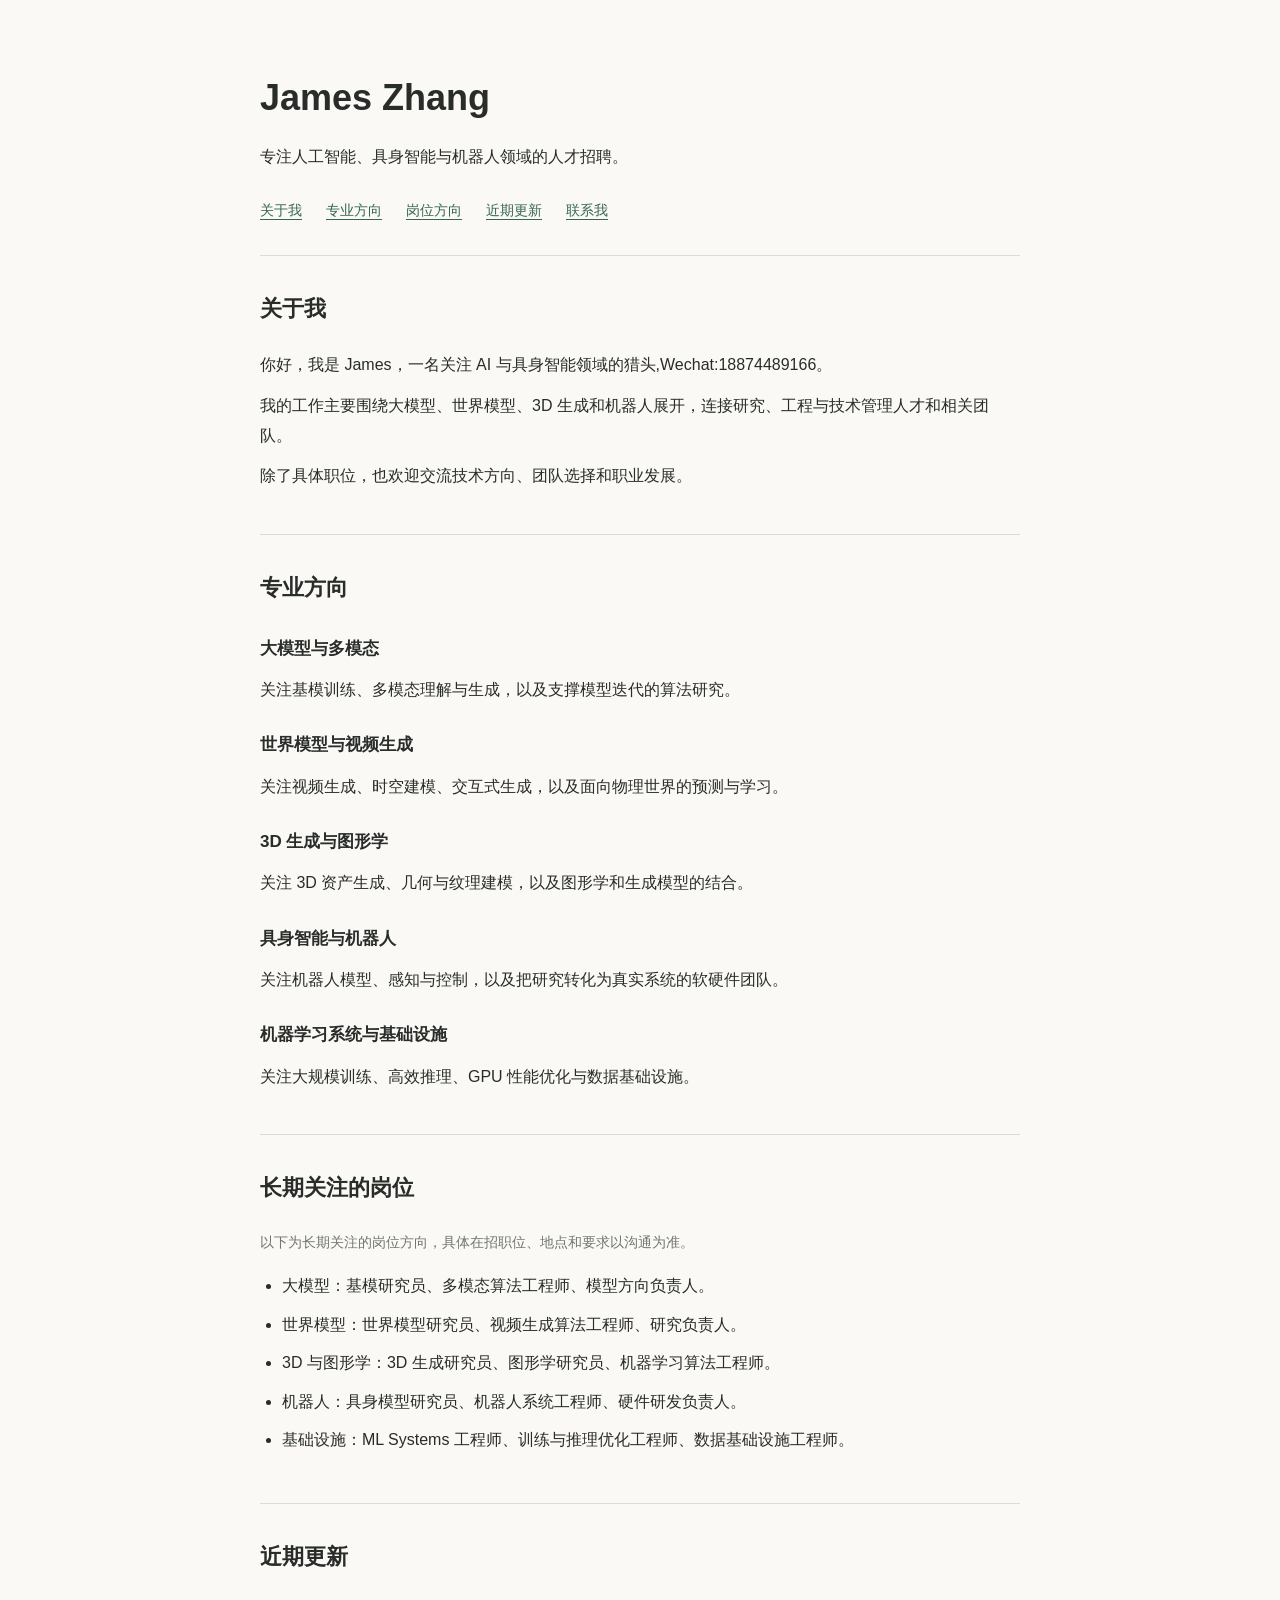
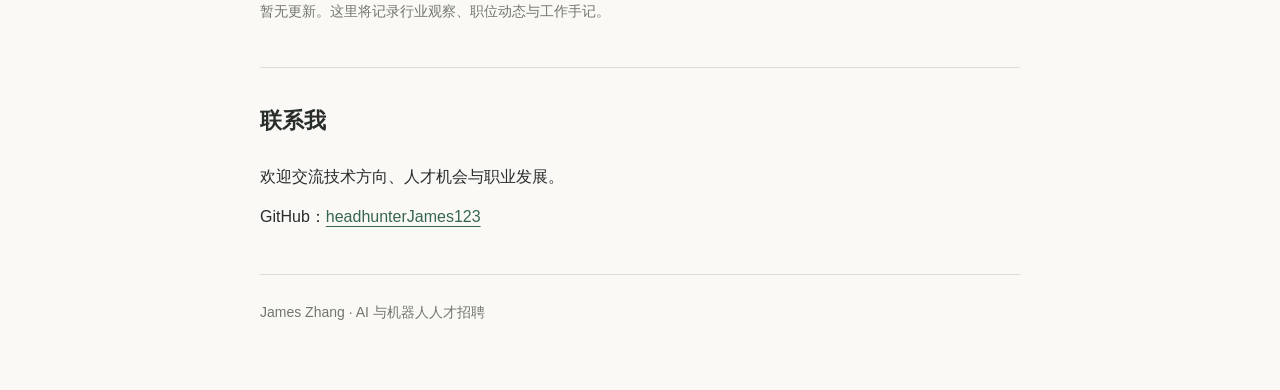
==== commit b9b030ae: "Update index.html" ====
--- a/index.html
+++ b/index.html
@@ -43,7 +43,7 @@
   <!-- 个人介绍：直接修改 p 标签中间的文字 -->
   <section id="about">
     <h2>关于我</h2>
-    <p>你好，我是 James，一名关注 AI 与具身智能领域的猎头。</p>
+    <p>你好，我是 James，一名关注 AI 与具身智能领域的猎头,Wechat:18874489166。</p>
     <p>我的工作主要围绕大模型、世界模型、3D 生成和机器人展开，连接研究、工程与技术管理人才和相关团队。</p>
     <p>除了具体职位，也欢迎交流技术方向、团队选择和职业发展。</p>
   </section>
@@ -93,7 +93,7 @@
     <p class="note">暂无更新。这里将记录行业观察、职位动态与工作手记。</p>
   </section>
 
-  <!-- 联系方式：可新增 <p>邮箱：你的邮箱</p> 或 <p>微信：你的微信</p> -->
+  <!-- 联系方式：可新增 <p>邮箱：james.zhang1479@gmail.com</p> 或 <p>微信：18874489166</p> -->
   <section id="contact">
     <h2>联系我</h2>
     <p>欢迎交流技术方向、人才机会与职业发展。</p>
@@ -104,4 +104,4 @@
 </main>
 
 
-</body></html>+</body></html>
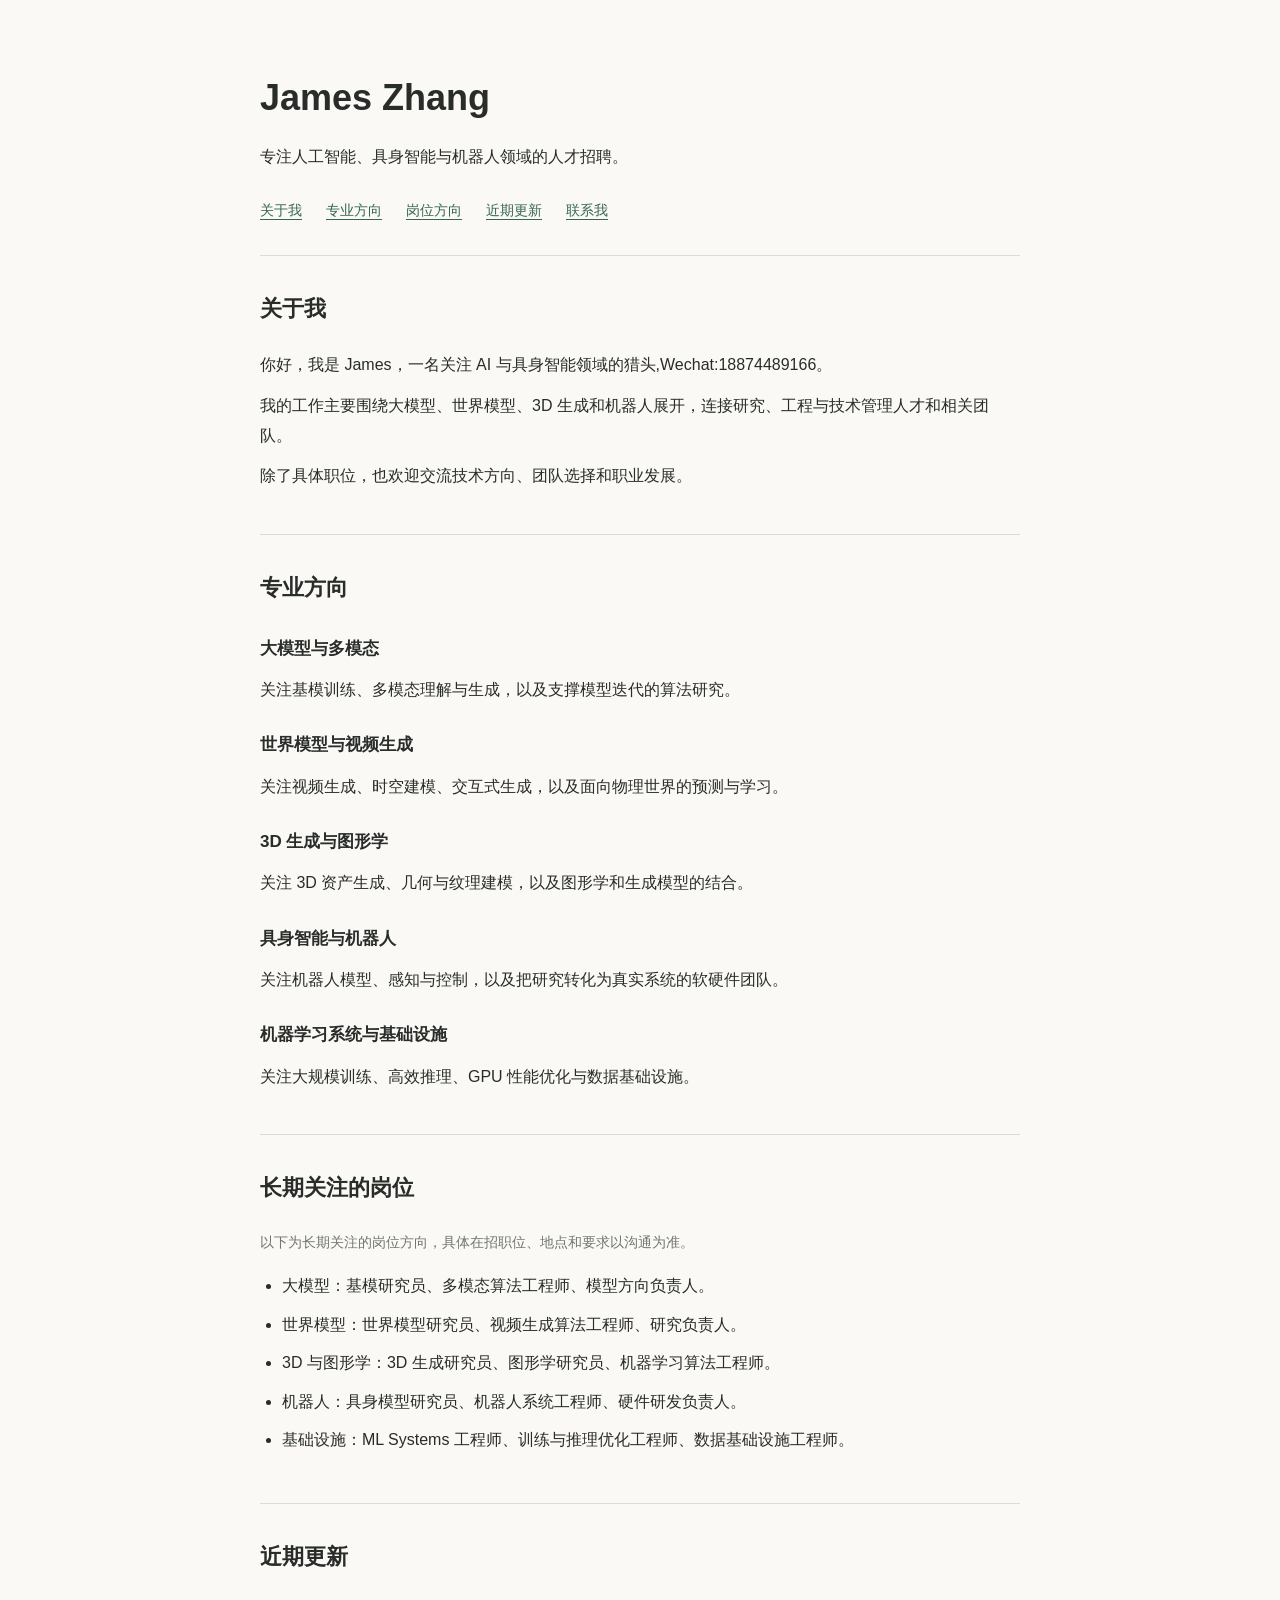
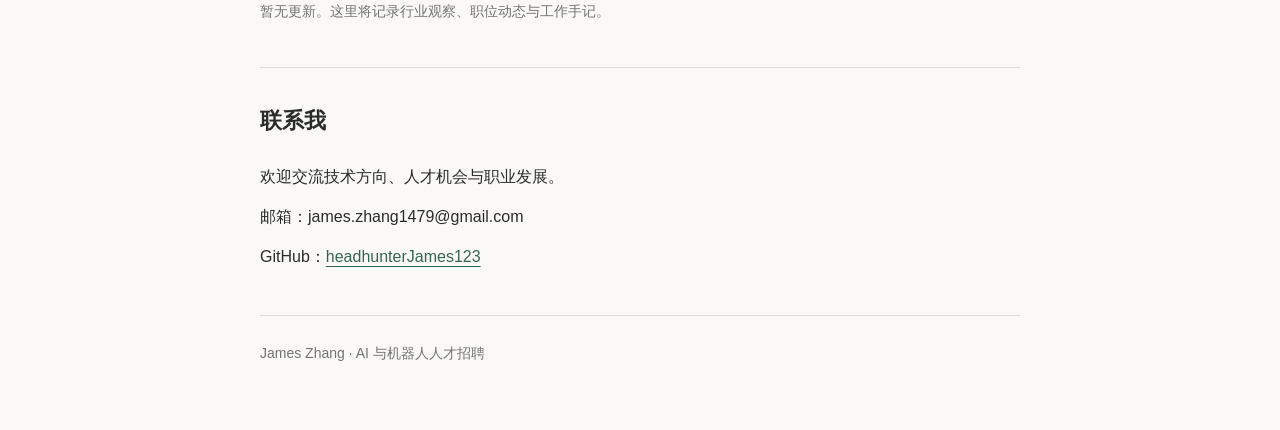
==== commit 87e1518c: "Update index.html" ====
--- a/index.html
+++ b/index.html
@@ -97,6 +97,7 @@
   <section id="contact">
     <h2>联系我</h2>
     <p>欢迎交流技术方向、人才机会与职业发展。</p>
+    <p>邮箱：james.zhang1479@gmail.com</p> 
     <p>GitHub：<a href="https://github.com/headhunterJames123">headhunterJames123</a></p>
   </section>
 
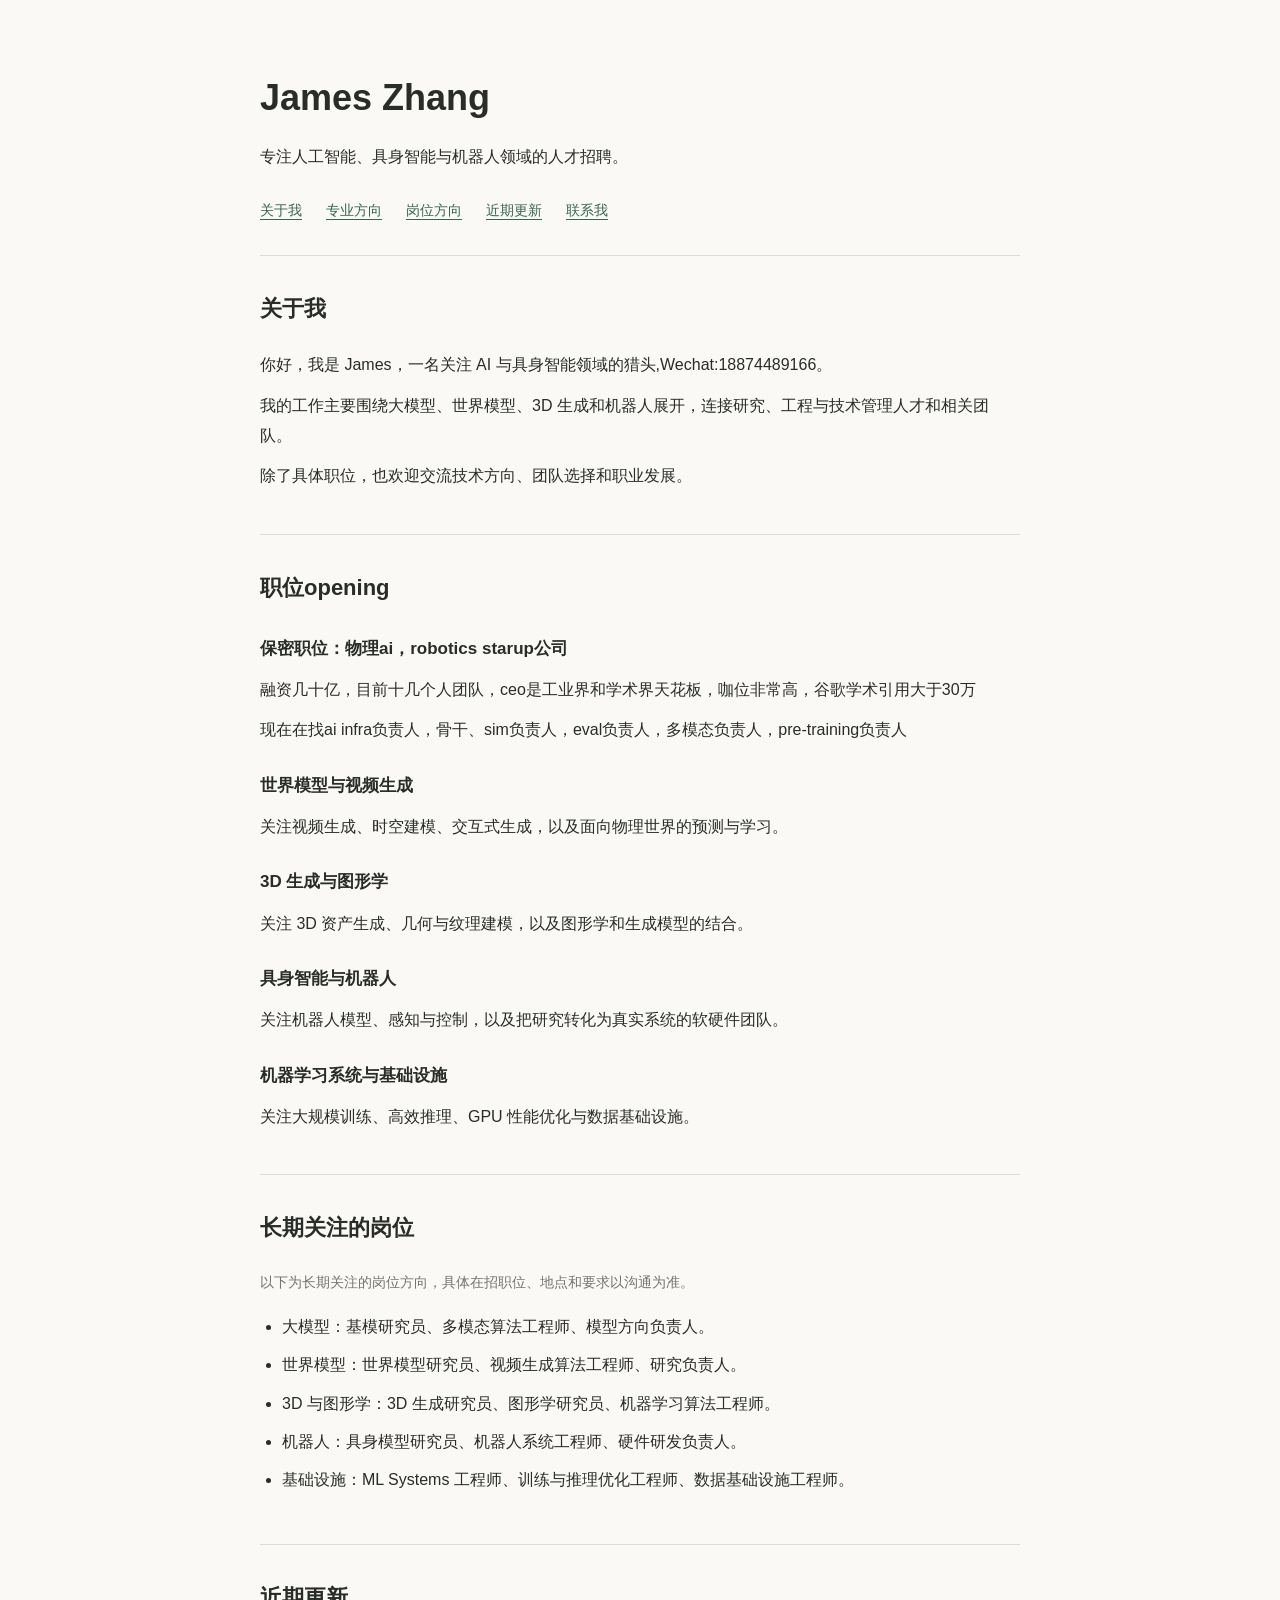
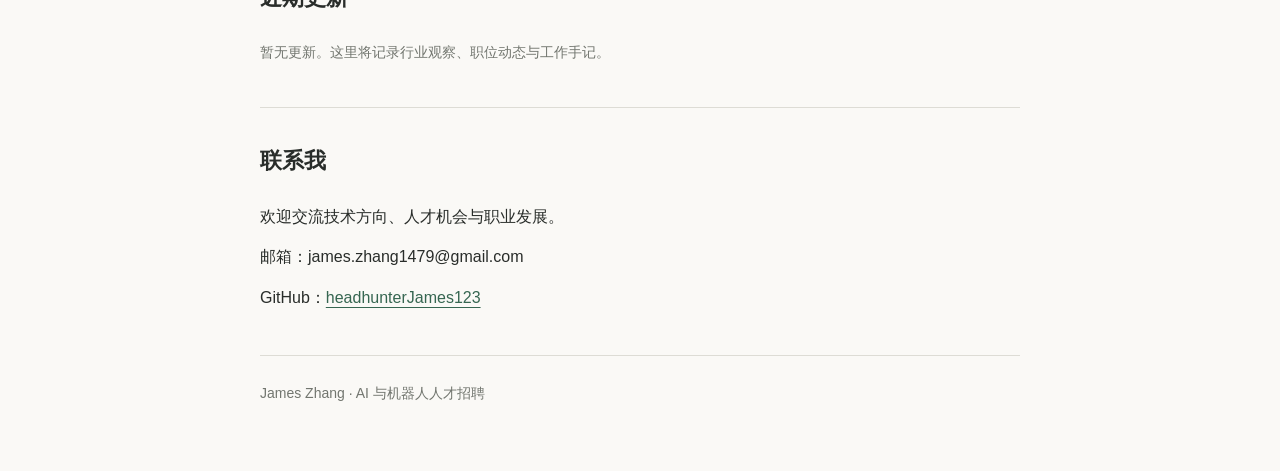
==== commit c024646d: "Update index.html" ====
--- a/index.html
+++ b/index.html
@@ -50,10 +50,11 @@
 
   <!-- 新增方向：复制一组 h3 和 p，修改文字即可 -->
   <section id="focus">
-    <h2>专业方向</h2>
+    <h2>职位opening</h2>
 
-    <h3>大模型与多模态</h3>
-    <p>关注基模训练、多模态理解与生成，以及支撑模型迭代的算法研究。</p>
+    <h3>保密职位：物理ai，robotics starup公司</h3>
+    <p>融资几十亿，目前十几个人团队，ceo是工业界和学术界天花板，咖位非常高，谷歌学术引用大于30万</p>
+    <p>现在在找ai infra负责人，骨干、sim负责人，eval负责人，多模态负责人，pre-training负责人</p>
 
     <h3>世界模型与视频生成</h3>
     <p>关注视频生成、时空建模、交互式生成，以及面向物理世界的预测与学习。</p>
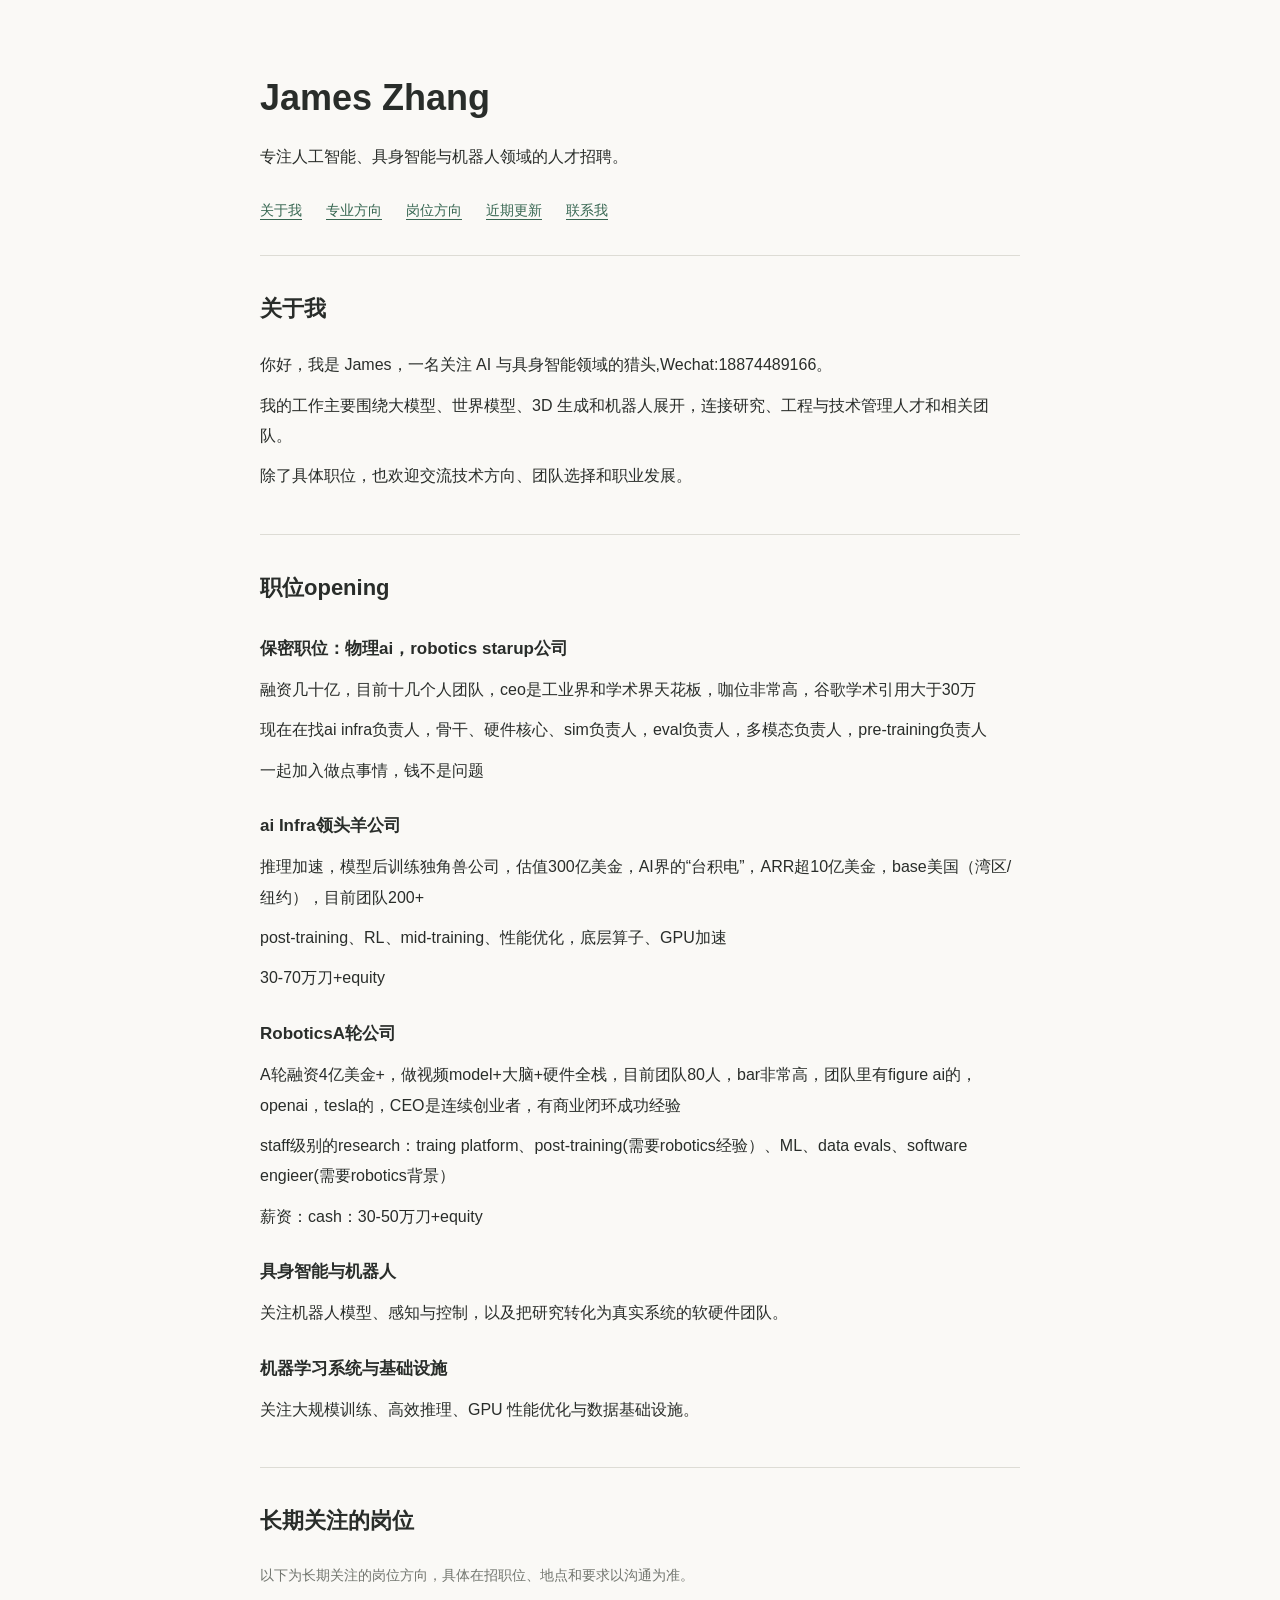
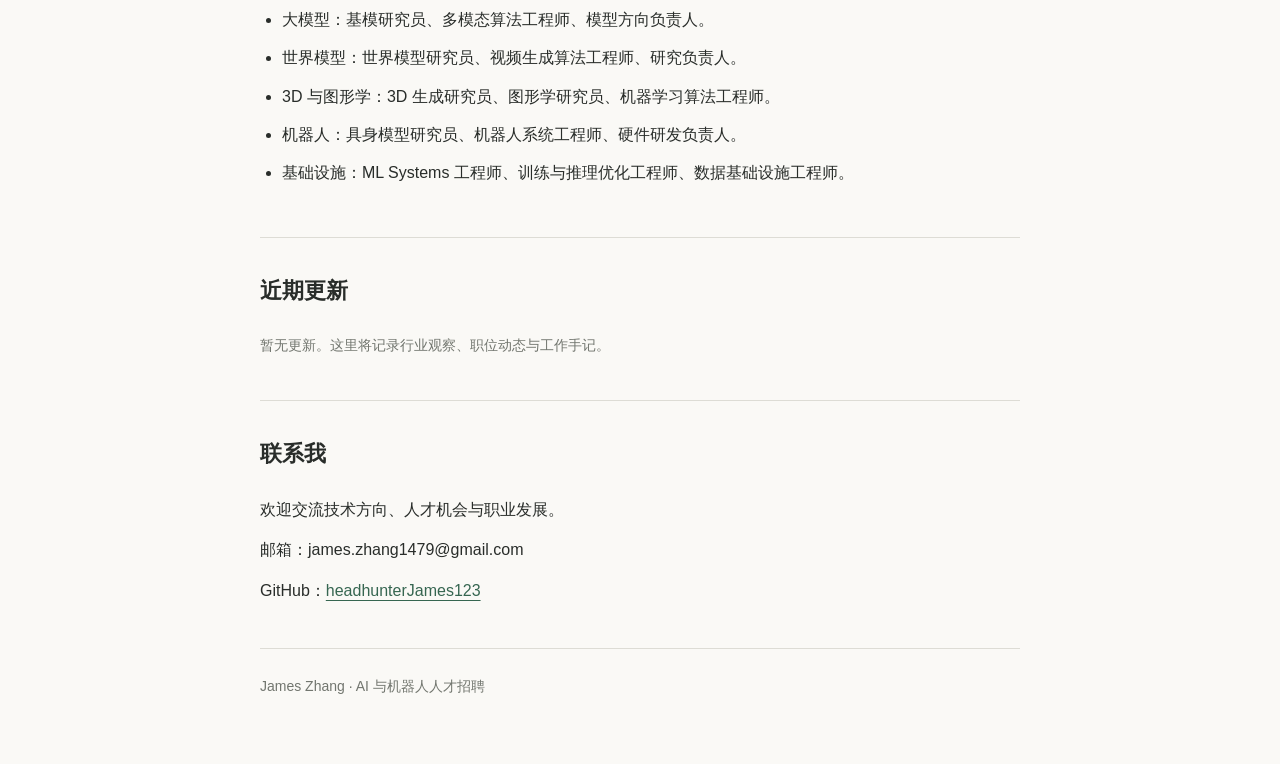
==== commit 4b56f9f5: "Update index.html" ====
--- a/index.html
+++ b/index.html
@@ -54,13 +54,18 @@
 
     <h3>保密职位：物理ai，robotics starup公司</h3>
     <p>融资几十亿，目前十几个人团队，ceo是工业界和学术界天花板，咖位非常高，谷歌学术引用大于30万</p>
-    <p>现在在找ai infra负责人，骨干、sim负责人，eval负责人，多模态负责人，pre-training负责人</p>
+    <p>现在在找ai infra负责人，骨干、硬件核心、sim负责人，eval负责人，多模态负责人，pre-training负责人</p>
+    <p>一起加入做点事情，钱不是问题</p>
 
-    <h3>世界模型与视频生成</h3>
-    <p>关注视频生成、时空建模、交互式生成，以及面向物理世界的预测与学习。</p>
+    <h3>ai Infra领头羊公司</h3>
+    <p>推理加速，模型后训练独角兽公司，估值300亿美金，AI界的“台积电”，ARR超10亿美金，base美国（湾区/纽约），目前团队200+</p>
+    <p>post-training、RL、mid-training、性能优化，底层算子、GPU加速</p>
+    <p>30-70万刀+equity</p>
 
-    <h3>3D 生成与图形学</h3>
-    <p>关注 3D 资产生成、几何与纹理建模，以及图形学和生成模型的结合。</p>
+    <h3>RoboticsA轮公司</h3>
+    <p>A轮融资4亿美金+，做视频model+大脑+硬件全栈，目前团队80人，bar非常高，团队里有figure ai的，openai，tesla的，CEO是连续创业者，有商业闭环成功经验</p>
+    <p>staff级别的research：traing platform、post-training(需要robotics经验）、ML、data evals、software engieer(需要robotics背景）</p>
+    <p>薪资：cash：30-50万刀+equity</p>
 
     <h3>具身智能与机器人</h3>
     <p>关注机器人模型、感知与控制，以及把研究转化为真实系统的软硬件团队。</p>
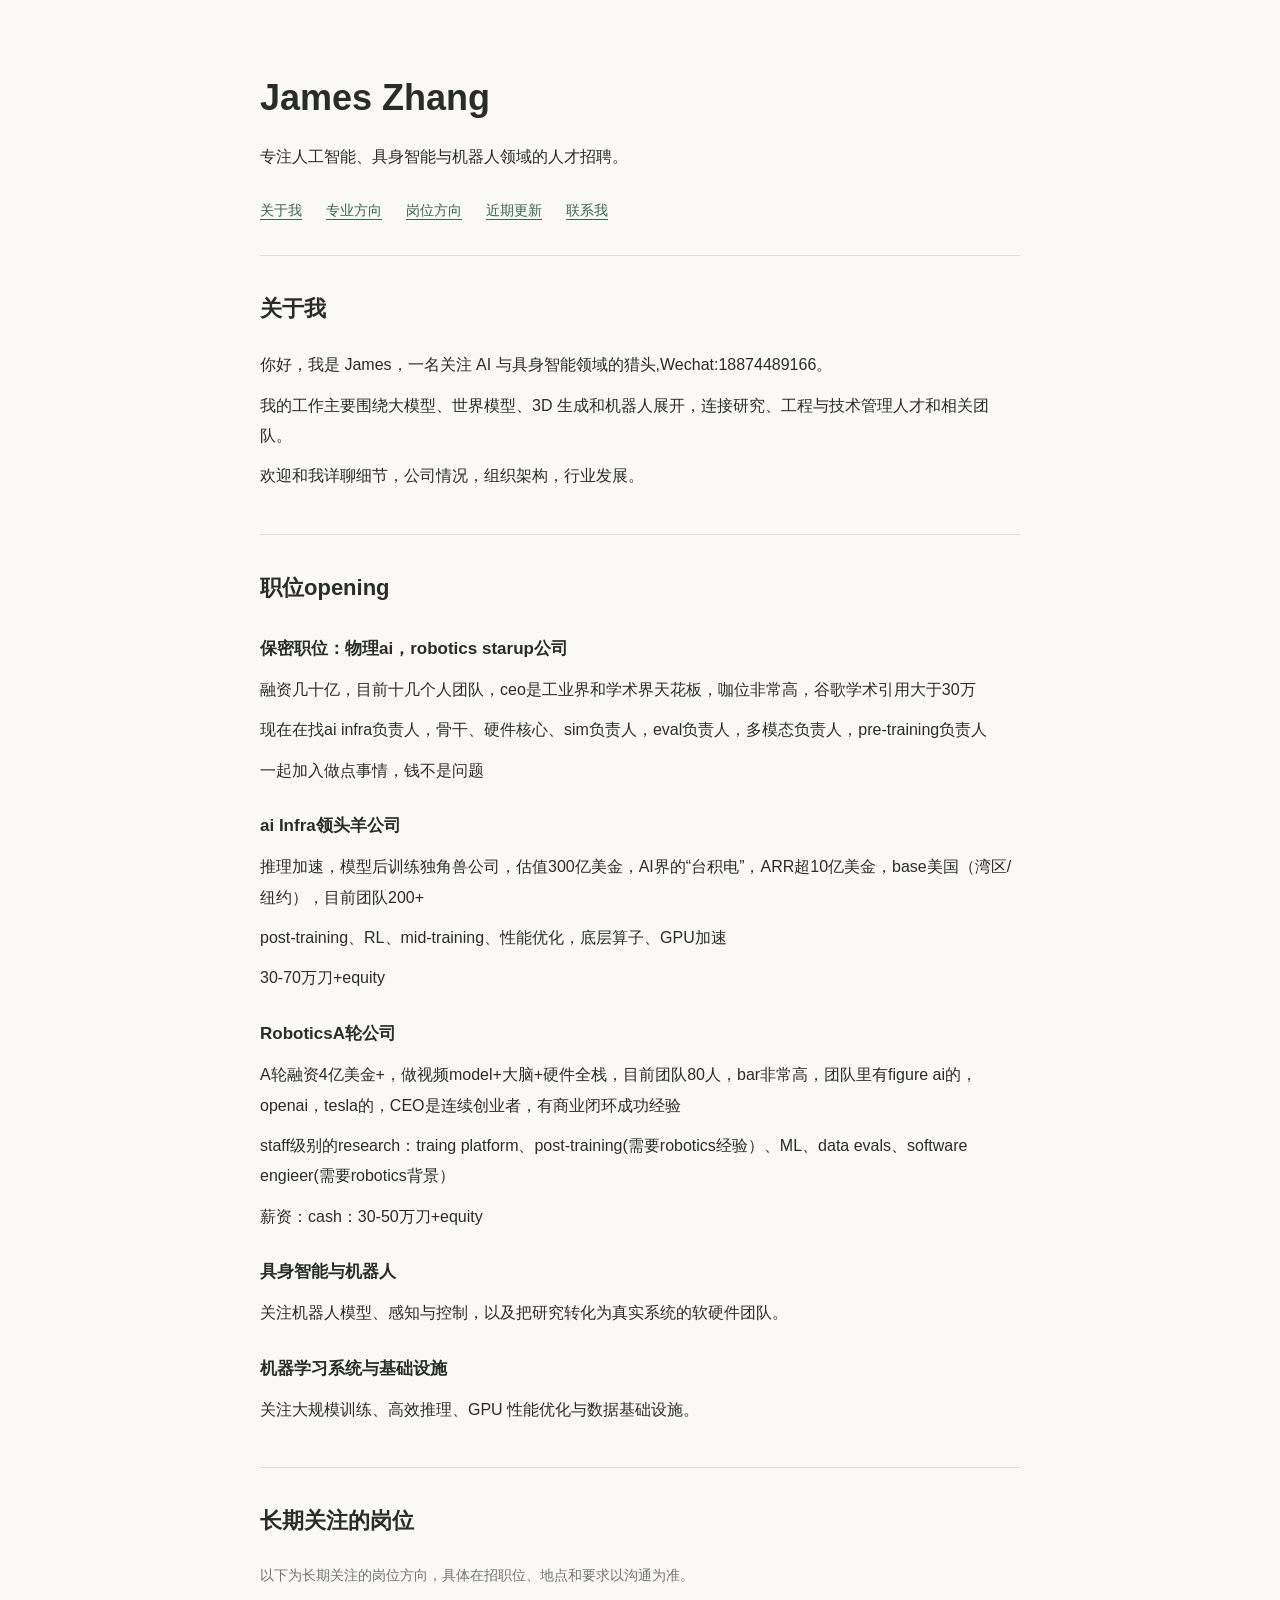
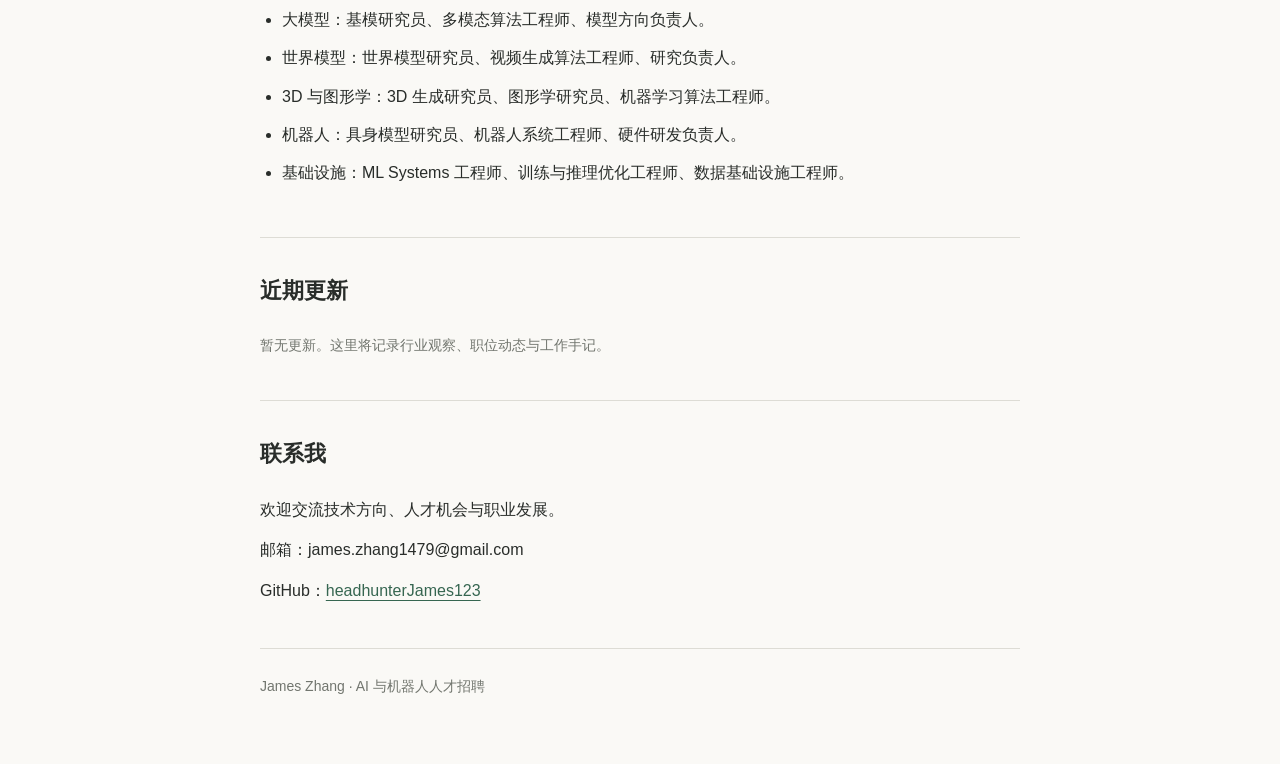
==== commit c3b21355: "Update index.html" ====
--- a/index.html
+++ b/index.html
@@ -45,7 +45,7 @@
     <h2>关于我</h2>
     <p>你好，我是 James，一名关注 AI 与具身智能领域的猎头,Wechat:18874489166。</p>
     <p>我的工作主要围绕大模型、世界模型、3D 生成和机器人展开，连接研究、工程与技术管理人才和相关团队。</p>
-    <p>除了具体职位，也欢迎交流技术方向、团队选择和职业发展。</p>
+    <p>欢迎和我详聊细节，公司情况，组织架构，行业发展。</p>
   </section>
 
   <!-- 新增方向：复制一组 h3 和 p，修改文字即可 -->
